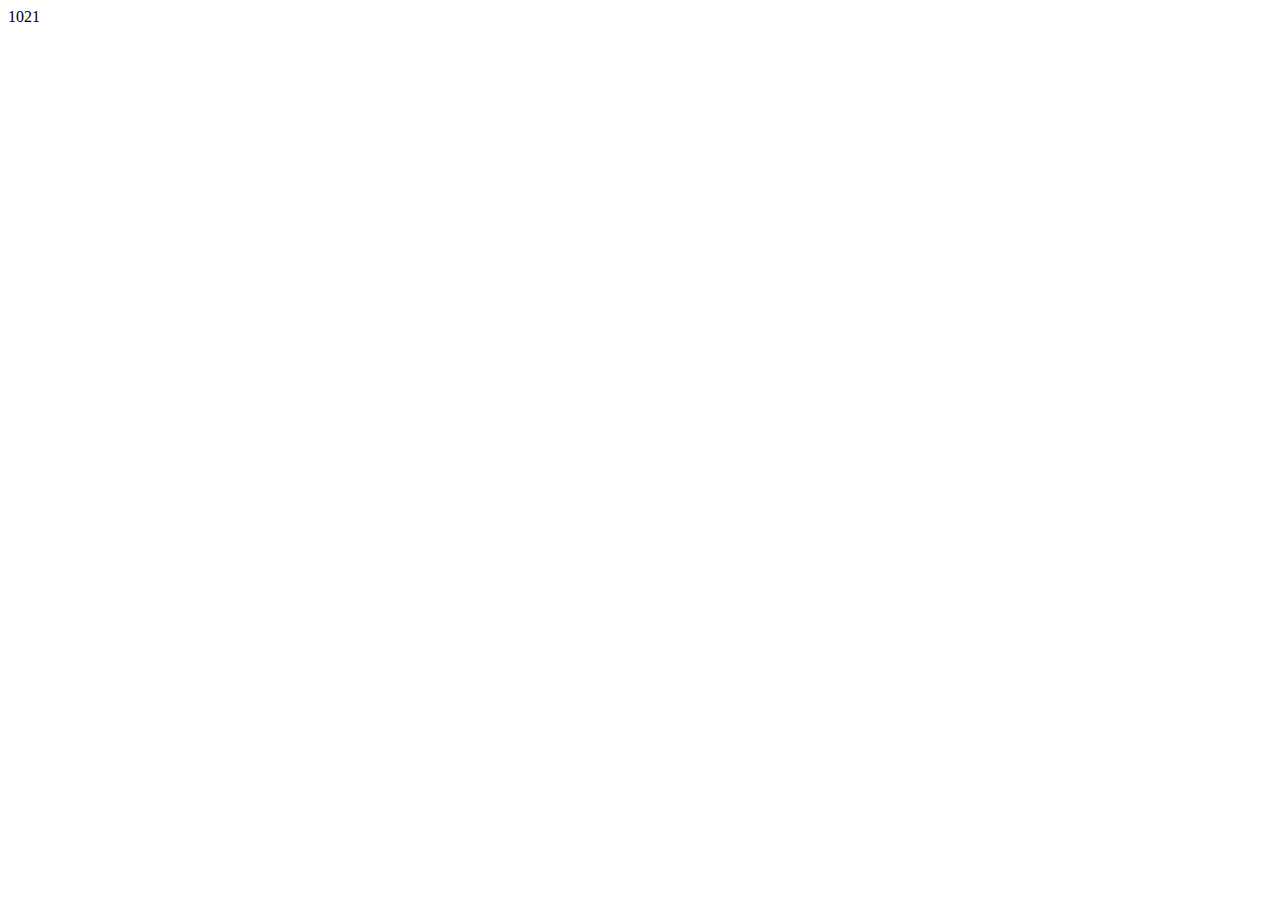
==== index.html @ 74861a6d "完成了登录和注册的开发" ====
<!DOCTYPE html>
<html lang="en">
  <head>
    <meta charset="UTF-8" />
    <meta http-equiv="X-UA-Compatible" content="IE=edge" />
    <meta name="viewport" content="width=device-width, initial-scale=1.0" />
    <title>Document</title>
  </head>
  <body>
    1021
  </body>
</html>
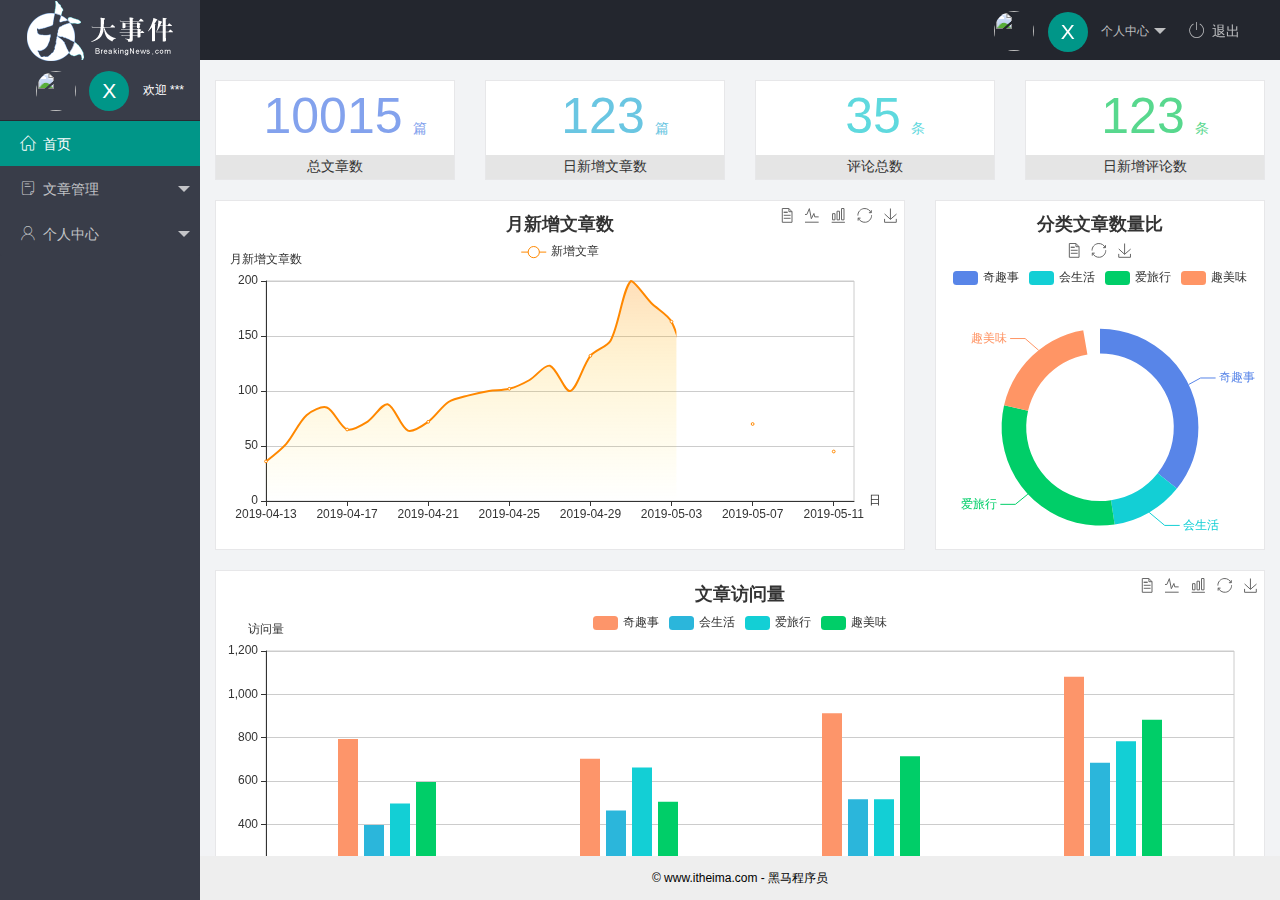
==== commit 160fca53: "首页显示,显示用户信息完成" ====
--- a/index.html
+++ b/index.html
@@ -4,9 +4,120 @@
     <meta charset="UTF-8" />
     <meta http-equiv="X-UA-Compatible" content="IE=edge" />
     <meta name="viewport" content="width=device-width, initial-scale=1.0" />
-    <title>Document</title>
+    <title>后台首页</title>
+    <link rel="stylesheet" href="/assets/lib/layui/css/layui.css" />
+    <!-- 导入第三方图标库 -->
+    <link rel="stylesheet" href="/assets/fonts/iconfont.css" />
+    <!-- 导入自己的样式表 -->
+    <link rel="stylesheet" href="/assets/css/index.css" />
   </head>
   <body>
-    1021
+    <div class="layui-layout layui-layout-admin">
+      <div class="layui-header">
+        <div class="layui-logo layui-hide-xs layui-bg-black">
+          <img src="/assets/images/logo.png" alt="" />
+        </div>
+
+        <ul class="layui-nav layui-layout-right">
+          <li class="layui-nav-item layui-hide layui-show-md-inline-block">
+            <a href="javascript:;" class="userinfo">
+              <img src="http://t.cn/RCzsdCq" class="layui-nav-img" />
+              <span class="text-avatar">X</span>
+              个人中心
+            </a>
+            <dl class="layui-nav-child">
+              <dd><a href="">基本资料</a></dd>
+              <dd><a href="">更换头像</a></dd>
+              <dd><a href="">重置密码</a></dd>
+            </dl>
+          </li>
+
+          <li class="layui-nav-item">
+            <a href="javascript:;" id="btnLogout"
+              ><span class="iconfont icon-tuichu"></span>退出</a
+            >
+          </li>
+        </ul>
+      </div>
+
+      <div class="layui-side layui-bg-black">
+        <div class="layui-side-scroll">
+          <div class="userinfo">
+            <img src="http://t.cn/RCzsdCq" class="layui-nav-img" />
+            <span class="text-avatar">X</span>
+            <span id="welcome">欢迎 ***</span>
+          </div>
+          <!-- 左侧导航区域（可配合layui已有的垂直导航） -->
+          <ul class="layui-nav layui-nav-tree" lay-shrink="all">
+            <li class="layui-nav-item layui-this">
+              <a href="/home/dashboard.html" target="fm"
+                ><span class="iconfont icon-home"></span>首页</a
+              >
+            </li>
+            <li class="layui-nav-item">
+              <a class="" href="javascript:;"
+                ><span class="iconfont icon-16"></span>文章管理</a
+              >
+              <dl class="layui-nav-child">
+                <dd>
+                  <a href="javascript:;"
+                    ><i class="layui-icon layui-icon-app"></i> 文章类别</a
+                  >
+                </dd>
+                <dd>
+                  <a href="javascript:;"
+                    ><i class="layui-icon layui-icon-app"></i>文章列表</a
+                  >
+                </dd>
+                <dd>
+                  <a href="javascript:;"
+                    ><i class="layui-icon layui-icon-app"></i>发表文章</a
+                  >
+                </dd>
+              </dl>
+            </li>
+            <li class="layui-nav-item">
+              <a href="javascript:;"
+                ><span class="iconfont icon-user"></span>个人中心</a
+              >
+              <dl class="layui-nav-child">
+                <dd>
+                  <a href="javascript:;"
+                    ><i class="layui-icon layui-icon-app"></i>基本资料</a
+                  >
+                </dd>
+                <dd>
+                  <a href="javascript:;"
+                    ><i class="layui-icon layui-icon-app"></i>更换头像</a
+                  >
+                </dd>
+                <dd>
+                  <a href="javascript:;"
+                    ><i class="layui-icon layui-icon-app"></i>重置密码</a
+                  >
+                </dd>
+              </dl>
+            </li>
+          </ul>
+        </div>
+      </div>
+
+      <div class="layui-body">
+        <!-- 内容主体区域 -->
+        <iframe name="fm" src="/home/dashboard.html" frameborder="0"></iframe>
+      </div>
+
+      <div class="layui-footer">
+        <!-- 底部固定区域 -->
+        © www.itheima.com - 黑马程序员
+      </div>
+    </div>
+    <script src="/assets/lib/layui/layui.all.js"></script>
+    <!-- 导入 jQuery -->
+    <script src="/assets/lib/jquery.js"></script>
+    <!-- 导入自己封装的 baseAPI -->
+    <script src="/assets/js/baseAPI.js"></script>
+    <!-- 导入自己的 js 文件 -->
+    <script src="/assets/js/index.js"></script>
   </body>
 </html>
--- a/assets/lib/layui/css/layui.css
+++ b/assets/lib/layui/css/layui.css
@@ -0,0 +1,2 @@
+/** layui-v2.5.5 MIT License By https://www.layui.com */
+ .layui-inline,img{display:inline-block;vertical-align:middle}h1,h2,h3,h4,h5,h6{font-weight:400}.layui-edge,.layui-header,.layui-inline,.layui-main{position:relative}.layui-body,.layui-edge,.layui-elip{overflow:hidden}.layui-btn,.layui-edge,.layui-inline,img{vertical-align:middle}.layui-btn,.layui-disabled,.layui-icon,.layui-unselect{-moz-user-select:none;-webkit-user-select:none;-ms-user-select:none}.layui-elip,.layui-form-checkbox span,.layui-form-pane .layui-form-label{text-overflow:ellipsis;white-space:nowrap}.layui-breadcrumb,.layui-tree-btnGroup{visibility:hidden}blockquote,body,button,dd,div,dl,dt,form,h1,h2,h3,h4,h5,h6,input,li,ol,p,pre,td,textarea,th,ul{margin:0;padding:0;-webkit-tap-highlight-color:rgba(0,0,0,0)}a:active,a:hover{outline:0}img{border:none}li{list-style:none}table{border-collapse:collapse;border-spacing:0}h4,h5,h6{font-size:100%}button,input,optgroup,option,select,textarea{font-family:inherit;font-size:inherit;font-style:inherit;font-weight:inherit;outline:0}pre{white-space:pre-wrap;white-space:-moz-pre-wrap;white-space:-pre-wrap;white-space:-o-pre-wrap;word-wrap:break-word}body{line-height:24px;font:14px Helvetica Neue,Helvetica,PingFang SC,Tahoma,Arial,sans-serif}hr{height:1px;margin:10px 0;border:0;clear:both}a{color:#333;text-decoration:none}a:hover{color:#777}a cite{font-style:normal;*cursor:pointer}.layui-border-box,.layui-border-box *{box-sizing:border-box}.layui-box,.layui-box *{box-sizing:content-box}.layui-clear{clear:both;*zoom:1}.layui-clear:after{content:'\20';clear:both;*zoom:1;display:block;height:0}.layui-inline{*display:inline;*zoom:1}.layui-edge{display:inline-block;width:0;height:0;border-width:6px;border-style:dashed;border-color:transparent}.layui-edge-top{top:-4px;border-bottom-color:#999;border-bottom-style:solid}.layui-edge-right{border-left-color:#999;border-left-style:solid}.layui-edge-bottom{top:2px;border-top-color:#999;border-top-style:solid}.layui-edge-left{border-right-color:#999;border-right-style:solid}.layui-disabled,.layui-disabled:hover{color:#d2d2d2!important;cursor:not-allowed!important}.layui-circle{border-radius:100%}.layui-show{display:block!important}.layui-hide{display:none!important}@font-face{font-family:layui-icon;src:url(../font/iconfont.eot?v=250);src:url(../font/iconfont.eot?v=250#iefix) format('embedded-opentype'),url(../font/iconfont.woff2?v=250) format('woff2'),url(../font/iconfont.woff?v=250) format('woff'),url(../font/iconfont.ttf?v=250) format('truetype'),url(../font/iconfont.svg?v=250#layui-icon) format('svg')}.layui-icon{font-family:layui-icon!important;font-size:16px;font-style:normal;-webkit-font-smoothing:antialiased;-moz-osx-font-smoothing:grayscale}.layui-icon-reply-fill:before{content:"\e611"}.layui-icon-set-fill:before{content:"\e614"}.layui-icon-menu-fill:before{content:"\e60f"}.layui-icon-search:before{content:"\e615"}.layui-icon-share:before{content:"\e641"}.layui-icon-set-sm:before{content:"\e620"}.layui-icon-engine:before{content:"\e628"}.layui-icon-close:before{content:"\1006"}.layui-icon-close-fill:before{content:"\1007"}.layui-icon-chart-screen:before{content:"\e629"}.layui-icon-star:before{content:"\e600"}.layui-icon-circle-dot:before{content:"\e617"}.layui-icon-chat:before{content:"\e606"}.layui-icon-release:before{content:"\e609"}.layui-icon-list:before{content:"\e60a"}.layui-icon-chart:before{content:"\e62c"}.layui-icon-ok-circle:before{content:"\1005"}.layui-icon-layim-theme:before{content:"\e61b"}.layui-icon-table:before{content:"\e62d"}.layui-icon-right:before{content:"\e602"}.layui-icon-left:before{content:"\e603"}.layui-icon-cart-simple:before{content:"\e698"}.layui-icon-face-cry:before{content:"\e69c"}.layui-icon-face-smile:before{content:"\e6af"}.layui-icon-survey:before{content:"\e6b2"}.layui-icon-tree:before{content:"\e62e"}.layui-icon-upload-circle:before{content:"\e62f"}.layui-icon-add-circle:before{content:"\e61f"}.layui-icon-download-circle:before{content:"\e601"}.layui-icon-templeate-1:before{content:"\e630"}.layui-icon-util:before{content:"\e631"}.layui-icon-face-surprised:before{content:"\e664"}.layui-icon-edit:before{content:"\e642"}.layui-icon-speaker:before{content:"\e645"}.layui-icon-down:before{content:"\e61a"}.layui-icon-file:before{content:"\e621"}.layui-icon-layouts:before{content:"\e632"}.layui-icon-rate-half:before{content:"\e6c9"}.layui-icon-add-circle-fine:before{content:"\e608"}.layui-icon-prev-circle:before{content:"\e633"}.layui-icon-read:before{content:"\e705"}.layui-icon-404:before{content:"\e61c"}.layui-icon-carousel:before{content:"\e634"}.layui-icon-help:before{content:"\e607"}.layui-icon-code-circle:before{content:"\e635"}.layui-icon-water:before{content:"\e636"}.layui-icon-username:before{content:"\e66f"}.layui-icon-find-fill:before{content:"\e670"}.layui-icon-about:before{content:"\e60b"}.layui-icon-location:before{content:"\e715"}.layui-icon-up:before{content:"\e619"}.layui-icon-pause:before{content:"\e651"}.layui-icon-date:before{content:"\e637"}.layui-icon-layim-uploadfile:before{content:"\e61d"}.layui-icon-delete:before{content:"\e640"}.layui-icon-play:before{content:"\e652"}.layui-icon-top:before{content:"\e604"}.layui-icon-friends:before{content:"\e612"}.layui-icon-refresh-3:before{content:"\e9aa"}.layui-icon-ok:before{content:"\e605"}.layui-icon-layer:before{content:"\e638"}.layui-icon-face-smile-fine:before{content:"\e60c"}.layui-icon-dollar:before{content:"\e659"}.layui-icon-group:before{content:"\e613"}.layui-icon-layim-download:before{content:"\e61e"}.layui-icon-picture-fine:before{content:"\e60d"}.layui-icon-link:before{content:"\e64c"}.layui-icon-diamond:before{content:"\e735"}.layui-icon-log:before{content:"\e60e"}.layui-icon-rate-solid:before{content:"\e67a"}.layui-icon-fonts-del:before{content:"\e64f"}.layui-icon-unlink:before{content:"\e64d"}.layui-icon-fonts-clear:before{content:"\e639"}.layui-icon-triangle-r:before{content:"\e623"}.layui-icon-circle:before{content:"\e63f"}.layui-icon-radio:before{content:"\e643"}.layui-icon-align-center:before{content:"\e647"}.layui-icon-align-right:before{content:"\e648"}.layui-icon-align-left:before{content:"\e649"}.layui-icon-loading-1:before{content:"\e63e"}.layui-icon-return:before{content:"\e65c"}.layui-icon-fonts-strong:before{content:"\e62b"}.layui-icon-upload:before{content:"\e67c"}.layui-icon-dialogue:before{content:"\e63a"}.layui-icon-video:before{content:"\e6ed"}.layui-icon-headset:before{content:"\e6fc"}.layui-icon-cellphone-fine:before{content:"\e63b"}.layui-icon-add-1:before{content:"\e654"}.layui-icon-face-smile-b:before{content:"\e650"}.layui-icon-fonts-html:before{content:"\e64b"}.layui-icon-form:before{content:"\e63c"}.layui-icon-cart:before{content:"\e657"}.layui-icon-camera-fill:before{content:"\e65d"}.layui-icon-tabs:before{content:"\e62a"}.layui-icon-fonts-code:before{content:"\e64e"}.layui-icon-fire:before{content:"\e756"}.layui-icon-set:before{content:"\e716"}.layui-icon-fonts-u:before{content:"\e646"}.layui-icon-triangle-d:before{content:"\e625"}.layui-icon-tips:before{content:"\e702"}.layui-icon-picture:before{content:"\e64a"}.layui-icon-more-vertical:before{content:"\e671"}.layui-icon-flag:before{content:"\e66c"}.layui-icon-loading:before{content:"\e63d"}.layui-icon-fonts-i:before{content:"\e644"}.layui-icon-refresh-1:before{content:"\e666"}.layui-icon-rmb:before{content:"\e65e"}.layui-icon-home:before{content:"\e68e"}.layui-icon-user:before{content:"\e770"}.layui-icon-notice:before{content:"\e667"}.layui-icon-login-weibo:before{content:"\e675"}.layui-icon-voice:before{content:"\e688"}.layui-icon-upload-drag:before{content:"\e681"}.layui-icon-login-qq:before{content:"\e676"}.layui-icon-snowflake:before{content:"\e6b1"}.layui-icon-file-b:before{content:"\e655"}.layui-icon-template:before{content:"\e663"}.layui-icon-auz:before{content:"\e672"}.layui-icon-console:before{content:"\e665"}.layui-icon-app:before{content:"\e653"}.layui-icon-prev:before{content:"\e65a"}.layui-icon-website:before{content:"\e7ae"}.layui-icon-next:before{content:"\e65b"}.layui-icon-component:before{content:"\e857"}.layui-icon-more:before{content:"\e65f"}.layui-icon-login-wechat:before{content:"\e677"}.layui-icon-shrink-right:before{content:"\e668"}.layui-icon-spread-left:before{content:"\e66b"}.layui-icon-camera:before{content:"\e660"}.layui-icon-note:before{content:"\e66e"}.layui-icon-refresh:before{content:"\e669"}.layui-icon-female:before{content:"\e661"}.layui-icon-male:before{content:"\e662"}.layui-icon-password:before{content:"\e673"}.layui-icon-senior:before{content:"\e674"}.layui-icon-theme:before{content:"\e66a"}.layui-icon-tread:before{content:"\e6c5"}.layui-icon-praise:before{content:"\e6c6"}.layui-icon-star-fill:before{content:"\e658"}.layui-icon-rate:before{content:"\e67b"}.layui-icon-template-1:before{content:"\e656"}.layui-icon-vercode:before{content:"\e679"}.layui-icon-cellphone:before{content:"\e678"}.layui-icon-screen-full:before{content:"\e622"}.layui-icon-screen-restore:before{content:"\e758"}.layui-icon-cols:before{content:"\e610"}.layui-icon-export:before{content:"\e67d"}.layui-icon-print:before{content:"\e66d"}.layui-icon-slider:before{content:"\e714"}.layui-icon-addition:before{content:"\e624"}.layui-icon-subtraction:before{content:"\e67e"}.layui-icon-service:before{content:"\e626"}.layui-icon-transfer:before{content:"\e691"}.layui-main{width:1140px;margin:0 auto}.layui-header{z-index:1000;height:60px}.layui-header a:hover{transition:all .5s;-webkit-transition:all .5s}.layui-side{position:fixed;left:0;top:0;bottom:0;z-index:999;width:200px;overflow-x:hidden}.layui-side-scroll{position:relative;width:220px;height:100%;overflow-x:hidden}.layui-body{position:absolute;left:200px;right:0;top:0;bottom:0;z-index:998;width:auto;overflow-y:auto;box-sizing:border-box}.layui-layout-body{overflow:hidden}.layui-layout-admin .layui-header{background-color:#23262E}.layui-layout-admin .layui-side{top:60px;width:200px;overflow-x:hidden}.layui-layout-admin .layui-body{position:fixed;top:60px;bottom:44px}.layui-layout-admin .layui-main{width:auto;margin:0 15px}.layui-layout-admin .layui-footer{position:fixed;left:200px;right:0;bottom:0;height:44px;line-height:44px;padding:0 15px;background-color:#eee}.layui-layout-admin .layui-logo{position:absolute;left:0;top:0;width:200px;height:100%;line-height:60px;text-align:center;color:#009688;font-size:16px}.layui-layout-admin .layui-header .layui-nav{background:0 0}.layui-layout-left{position:absolute!important;left:200px;top:0}.layui-layout-right{position:absolute!important;right:0;top:0}.layui-container{position:relative;margin:0 auto;padding:0 15px;box-sizing:border-box}.layui-fluid{position:relative;margin:0 auto;padding:0 15px}.layui-row:after,.layui-row:before{content:'';display:block;clear:both}.layui-col-lg1,.layui-col-lg10,.layui-col-lg11,.layui-col-lg12,.layui-col-lg2,.layui-col-lg3,.layui-col-lg4,.layui-col-lg5,.layui-col-lg6,.layui-col-lg7,.layui-col-lg8,.layui-col-lg9,.layui-col-md1,.layui-col-md10,.layui-col-md11,.layui-col-md12,.layui-col-md2,.layui-col-md3,.layui-col-md4,.layui-col-md5,.layui-col-md6,.layui-col-md7,.layui-col-md8,.layui-col-md9,.layui-col-sm1,.layui-col-sm10,.layui-col-sm11,.layui-col-sm12,.layui-col-sm2,.layui-col-sm3,.layui-col-sm4,.layui-col-sm5,.layui-col-sm6,.layui-col-sm7,.layui-col-sm8,.layui-col-sm9,.layui-col-xs1,.layui-col-xs10,.layui-col-xs11,.layui-col-xs12,.layui-col-xs2,.layui-col-xs3,.layui-col-xs4,.layui-col-xs5,.layui-col-xs6,.layui-col-xs7,.layui-col-xs8,.layui-col-xs9{position:relative;display:block;box-sizing:border-box}.layui-col-xs1,.layui-col-xs10,.layui-col-xs11,.layui-col-xs12,.layui-col-xs2,.layui-col-xs3,.layui-col-xs4,.layui-col-xs5,.layui-col-xs6,.layui-col-xs7,.layui-col-xs8,.layui-col-xs9{float:left}.layui-col-xs1{width:8.33333333%}.layui-col-xs2{width:16.66666667%}.layui-col-xs3{width:25%}.layui-col-xs4{width:33.33333333%}.layui-col-xs5{width:41.66666667%}.layui-col-xs6{width:50%}.layui-col-xs7{width:58.33333333%}.layui-col-xs8{width:66.66666667%}.layui-col-xs9{width:75%}.layui-col-xs10{width:83.33333333%}.layui-col-xs11{width:91.66666667%}.layui-col-xs12{width:100%}.layui-col-xs-offset1{margin-left:8.33333333%}.layui-col-xs-offset2{margin-left:16.66666667%}.layui-col-xs-offset3{margin-left:25%}.layui-col-xs-offset4{margin-left:33.33333333%}.layui-col-xs-offset5{margin-left:41.66666667%}.layui-col-xs-offset6{margin-left:50%}.layui-col-xs-offset7{margin-left:58.33333333%}.layui-col-xs-offset8{margin-left:66.66666667%}.layui-col-xs-offset9{margin-left:75%}.layui-col-xs-offset10{margin-left:83.33333333%}.layui-col-xs-offset11{margin-left:91.66666667%}.layui-col-xs-offset12{margin-left:100%}@media screen and (max-width:768px){.layui-hide-xs{display:none!important}.layui-show-xs-block{display:block!important}.layui-show-xs-inline{display:inline!important}.layui-show-xs-inline-block{display:inline-block!important}}@media screen and (min-width:768px){.layui-container{width:750px}.layui-hide-sm{display:none!important}.layui-show-sm-block{display:block!important}.layui-show-sm-inline{display:inline!important}.layui-show-sm-inline-block{display:inline-block!important}.layui-col-sm1,.layui-col-sm10,.layui-col-sm11,.layui-col-sm12,.layui-col-sm2,.layui-col-sm3,.layui-col-sm4,.layui-col-sm5,.layui-col-sm6,.layui-col-sm7,.layui-col-sm8,.layui-col-sm9{float:left}.layui-col-sm1{width:8.33333333%}.layui-col-sm2{width:16.66666667%}.layui-col-sm3{width:25%}.layui-col-sm4{width:33.33333333%}.layui-col-sm5{width:41.66666667%}.layui-col-sm6{width:50%}.layui-col-sm7{width:58.33333333%}.layui-col-sm8{width:66.66666667%}.layui-col-sm9{width:75%}.layui-col-sm10{width:83.33333333%}.layui-col-sm11{width:91.66666667%}.layui-col-sm12{width:100%}.layui-col-sm-offset1{margin-left:8.33333333%}.layui-col-sm-offset2{margin-left:16.66666667%}.layui-col-sm-offset3{margin-left:25%}.layui-col-sm-offset4{margin-left:33.33333333%}.layui-col-sm-offset5{margin-left:41.66666667%}.layui-col-sm-offset6{margin-left:50%}.layui-col-sm-offset7{margin-left:58.33333333%}.layui-col-sm-offset8{margin-left:66.66666667%}.layui-col-sm-offset9{margin-left:75%}.layui-col-sm-offset10{margin-left:83.33333333%}.layui-col-sm-offset11{margin-left:91.66666667%}.layui-col-sm-offset12{margin-left:100%}}@media screen and (min-width:992px){.layui-container{width:970px}.layui-hide-md{display:none!important}.layui-show-md-block{display:block!important}.layui-show-md-inline{display:inline!important}.layui-show-md-inline-block{display:inline-block!important}.layui-col-md1,.layui-col-md10,.layui-col-md11,.layui-col-md12,.layui-col-md2,.layui-col-md3,.layui-col-md4,.layui-col-md5,.layui-col-md6,.layui-col-md7,.layui-col-md8,.layui-col-md9{float:left}.layui-col-md1{width:8.33333333%}.layui-col-md2{width:16.66666667%}.layui-col-md3{width:25%}.layui-col-md4{width:33.33333333%}.layui-col-md5{width:41.66666667%}.layui-col-md6{width:50%}.layui-col-md7{width:58.33333333%}.layui-col-md8{width:66.66666667%}.layui-col-md9{width:75%}.layui-col-md10{width:83.33333333%}.layui-col-md11{width:91.66666667%}.layui-col-md12{width:100%}.layui-col-md-offset1{margin-left:8.33333333%}.layui-col-md-offset2{margin-left:16.66666667%}.layui-col-md-offset3{margin-left:25%}.layui-col-md-offset4{margin-left:33.33333333%}.layui-col-md-offset5{margin-left:41.66666667%}.layui-col-md-offset6{margin-left:50%}.layui-col-md-offset7{margin-left:58.33333333%}.layui-col-md-offset8{margin-left:66.66666667%}.layui-col-md-offset9{margin-left:75%}.layui-col-md-offset10{margin-left:83.33333333%}.layui-col-md-offset11{margin-left:91.66666667%}.layui-col-md-offset12{margin-left:100%}}@media screen and (min-width:1200px){.layui-container{width:1170px}.layui-hide-lg{display:none!important}.layui-show-lg-block{display:block!important}.layui-show-lg-inline{display:inline!important}.layui-show-lg-inline-block{display:inline-block!important}.layui-col-lg1,.layui-col-lg10,.layui-col-lg11,.layui-col-lg12,.layui-col-lg2,.layui-col-lg3,.layui-col-lg4,.layui-col-lg5,.layui-col-lg6,.layui-col-lg7,.layui-col-lg8,.layui-col-lg9{float:left}.layui-col-lg1{width:8.33333333%}.layui-col-lg2{width:16.66666667%}.layui-col-lg3{width:25%}.layui-col-lg4{width:33.33333333%}.layui-col-lg5{width:41.66666667%}.layui-col-lg6{width:50%}.layui-col-lg7{width:58.33333333%}.layui-col-lg8{width:66.66666667%}.layui-col-lg9{width:75%}.layui-col-lg10{width:83.33333333%}.layui-col-lg11{width:91.66666667%}.layui-col-lg12{width:100%}.layui-col-lg-offset1{margin-left:8.33333333%}.layui-col-lg-offset2{margin-left:16.66666667%}.layui-col-lg-offset3{margin-left:25%}.layui-col-lg-offset4{margin-left:33.33333333%}.layui-col-lg-offset5{margin-left:41.66666667%}.layui-col-lg-offset6{margin-left:50%}.layui-col-lg-offset7{margin-left:58.33333333%}.layui-col-lg-offset8{margin-left:66.66666667%}.layui-col-lg-offset9{margin-left:75%}.layui-col-lg-offset10{margin-left:83.33333333%}.layui-col-lg-offset11{margin-left:91.66666667%}.layui-col-lg-offset12{margin-left:100%}}.layui-col-space1{margin:-.5px}.layui-col-space1>*{padding:.5px}.layui-col-space3{margin:-1.5px}.layui-col-space3>*{padding:1.5px}.layui-col-space5{margin:-2.5px}.layui-col-space5>*{padding:2.5px}.layui-col-space8{margin:-3.5px}.layui-col-space8>*{padding:3.5px}.layui-col-space10{margin:-5px}.layui-col-space10>*{padding:5px}.layui-col-space12{margin:-6px}.layui-col-space12>*{padding:6px}.layui-col-space15{margin:-7.5px}.layui-col-space15>*{padding:7.5px}.layui-col-space18{margin:-9px}.layui-col-space18>*{padding:9px}.layui-col-space20{margin:-10px}.layui-col-space20>*{padding:10px}.layui-col-space22{margin:-11px}.layui-col-space22>*{padding:11px}.layui-col-space25{margin:-12.5px}.layui-col-space25>*{padding:12.5px}.layui-col-space30{margin:-15px}.layui-col-space30>*{padding:15px}.layui-btn,.layui-input,.layui-select,.layui-textarea,.layui-upload-button{outline:0;-webkit-appearance:none;transition:all .3s;-webkit-transition:all .3s;box-sizing:border-box}.layui-elem-quote{margin-bottom:10px;padding:15px;line-height:22px;border-left:5px solid #009688;border-radius:0 2px 2px 0;background-color:#f2f2f2}.layui-quote-nm{border-style:solid;border-width:1px 1px 1px 5px;background:0 0}.layui-elem-field{margin-bottom:10px;padding:0;border-width:1px;border-style:solid}.layui-elem-field legend{margin-left:20px;padding:0 10px;font-size:20px;font-weight:300}.layui-field-title{margin:10px 0 20px;border-width:1px 0 0}.layui-field-box{padding:10px 15px}.layui-field-title .layui-field-box{padding:10px 0}.layui-progress{position:relative;height:6px;border-radius:20px;background-color:#e2e2e2}.layui-progress-bar{position:absolute;left:0;top:0;width:0;max-width:100%;height:6px;border-radius:20px;text-align:right;background-color:#5FB878;transition:all .3s;-webkit-transition:all .3s}.layui-progress-big,.layui-progress-big .layui-progress-bar{height:18px;line-height:18px}.layui-progress-text{position:relative;top:-20px;line-height:18px;font-size:12px;color:#666}.layui-progress-big .layui-progress-text{position:static;padding:0 10px;color:#fff}.layui-collapse{border-width:1px;border-style:solid;border-radius:2px}.layui-colla-content,.layui-colla-item{border-top-width:1px;border-top-style:solid}.layui-colla-item:first-child{border-top:none}.layui-colla-title{position:relative;height:42px;line-height:42px;padding:0 15px 0 35px;color:#333;background-color:#f2f2f2;cursor:pointer;font-size:14px;overflow:hidden}.layui-colla-content{display:none;padding:10px 15px;line-height:22px;color:#666}.layui-colla-icon{position:absolute;left:15px;top:0;font-size:14px}.layui-card{margin-bottom:15px;border-radius:2px;background-color:#fff;box-shadow:0 1px 2px 0 rgba(0,0,0,.05)}.layui-card:last-child{margin-bottom:0}.layui-card-header{position:relative;height:42px;line-height:42px;padding:0 15px;border-bottom:1px solid #f6f6f6;color:#333;border-radius:2px 2px 0 0;font-size:14px}.layui-bg-black,.layui-bg-blue,.layui-bg-cyan,.layui-bg-green,.layui-bg-orange,.layui-bg-red{color:#fff!important}.layui-card-body{position:relative;padding:10px 15px;line-height:24px}.layui-card-body[pad15]{padding:15px}.layui-card-body[pad20]{padding:20px}.layui-card-body .layui-table{margin:5px 0}.layui-card .layui-tab{margin:0}.layui-panel-window{position:relative;padding:15px;border-radius:0;border-top:5px solid #E6E6E6;background-color:#fff}.layui-auxiliar-moving{position:fixed;left:0;right:0;top:0;bottom:0;width:100%;height:100%;background:0 0;z-index:9999999999}.layui-form-label,.layui-form-mid,.layui-form-select,.layui-input-block,.layui-input-inline,.layui-textarea{position:relative}.layui-bg-red{background-color:#FF5722!important}.layui-bg-orange{background-color:#FFB800!important}.layui-bg-green{background-color:#009688!important}.layui-bg-cyan{background-color:#2F4056!important}.layui-bg-blue{background-color:#1E9FFF!important}.layui-bg-black{background-color:#393D49!important}.layui-bg-gray{background-color:#eee!important;color:#666!important}.layui-badge-rim,.layui-colla-content,.layui-colla-item,.layui-collapse,.layui-elem-field,.layui-form-pane .layui-form-item[pane],.layui-form-pane .layui-form-label,.layui-input,.layui-layedit,.layui-layedit-tool,.layui-quote-nm,.layui-select,.layui-tab-bar,.layui-tab-card,.layui-tab-title,.layui-tab-title .layui-this:after,.layui-textarea{border-color:#e6e6e6}.layui-timeline-item:before,hr{background-color:#e6e6e6}.layui-text{line-height:22px;font-size:14px;color:#666}.layui-text h1,.layui-text h2,.layui-text h3{font-weight:500;color:#333}.layui-text h1{font-size:30px}.layui-text h2{font-size:24px}.layui-text h3{font-size:18px}.layui-text a:not(.layui-btn){color:#01AAED}.layui-text a:not(.layui-btn):hover{text-decoration:underline}.layui-text ul{padding:5px 0 5px 15px}.layui-text ul li{margin-top:5px;list-style-type:disc}.layui-text em,.layui-word-aux{color:#999!important;padding:0 5px!important}.layui-btn{display:inline-block;height:38px;line-height:38px;padding:0 18px;background-color:#009688;color:#fff;white-space:nowrap;text-align:center;font-size:14px;border:none;border-radius:2px;cursor:pointer}.layui-btn:hover{opacity:.8;filter:alpha(opacity=80);color:#fff}.layui-btn:active{opacity:1;filter:alpha(opacity=100)}.layui-btn+.layui-btn{margin-left:10px}.layui-btn-container{font-size:0}.layui-btn-container .layui-btn{margin-right:10px;margin-bottom:10px}.layui-btn-container .layui-btn+.layui-btn{margin-left:0}.layui-table .layui-btn-container .layui-btn{margin-bottom:9px}.layui-btn-radius{border-radius:100px}.layui-btn .layui-icon{margin-right:3px;font-size:18px;vertical-align:bottom;vertical-align:middle\9}.layui-btn-primary{border:1px solid #C9C9C9;background-color:#fff;color:#555}.layui-btn-primary:hover{border-color:#009688;color:#333}.layui-btn-normal{background-color:#1E9FFF}.layui-btn-warm{background-color:#FFB800}.layui-btn-danger{background-color:#FF5722}.layui-btn-checked{background-color:#5FB878}.layui-btn-disabled,.layui-btn-disabled:active,.layui-btn-disabled:hover{border:1px solid #e6e6e6;background-color:#FBFBFB;color:#C9C9C9;cursor:not-allowed;opacity:1}.layui-btn-lg{height:44px;line-height:44px;padding:0 25px;font-size:16px}.layui-btn-sm{height:30px;line-height:30px;padding:0 10px;font-size:12px}.layui-btn-sm i{font-size:16px!important}.layui-btn-xs{height:22px;line-height:22px;padding:0 5px;font-size:12px}.layui-btn-xs i{font-size:14px!important}.layui-btn-group{display:inline-block;vertical-align:middle;font-size:0}.layui-btn-group .layui-btn{margin-left:0!important;margin-right:0!important;border-left:1px solid rgba(255,255,255,.5);border-radius:0}.layui-btn-group .layui-btn-primary{border-left:none}.layui-btn-group .layui-btn-primary:hover{border-color:#C9C9C9;color:#009688}.layui-btn-group .layui-btn:first-child{border-left:none;border-radius:2px 0 0 2px}.layui-btn-group .layui-btn-primary:first-child{border-left:1px solid #c9c9c9}.layui-btn-group .layui-btn:last-child{border-radius:0 2px 2px 0}.layui-btn-group .layui-btn+.layui-btn{margin-left:0}.layui-btn-group+.layui-btn-group{margin-left:10px}.layui-btn-fluid{width:100%}.layui-input,.layui-select,.layui-textarea{height:38px;line-height:1.3;line-height:38px\9;border-width:1px;border-style:solid;background-color:#fff;border-radius:2px}.layui-input::-webkit-input-placeholder,.layui-select::-webkit-input-placeholder,.layui-textarea::-webkit-input-placeholder{line-height:1.3}.layui-input,.layui-textarea{display:block;width:100%;padding-left:10px}.layui-input:hover,.layui-textarea:hover{border-color:#D2D2D2!important}.layui-input:focus,.layui-textarea:focus{border-color:#C9C9C9!important}.layui-textarea{min-height:100px;height:auto;line-height:20px;padding:6px 10px;resize:vertical}.layui-select{padding:0 10px}.layui-form input[type=checkbox],.layui-form input[type=radio],.layui-form select{display:none}.layui-form [lay-ignore]{display:initial}.layui-form-item{margin-bottom:15px;clear:both;*zoom:1}.layui-form-item:after{content:'\20';clear:both;*zoom:1;display:block;height:0}.layui-form-label{float:left;display:block;padding:9px 15px;width:80px;font-weight:400;line-height:20px;text-align:right}.layui-form-label-col{display:block;float:none;padding:9px 0;line-height:20px;text-align:left}.layui-form-item .layui-inline{margin-bottom:5px;margin-right:10px}.layui-input-block{margin-left:110px;min-height:36px}.layui-input-inline{display:inline-block;vertical-align:middle}.layui-form-item .layui-input-inline{float:left;width:190px;margin-right:10px}.layui-form-text .layui-input-inline{width:auto}.layui-form-mid{float:left;display:block;padding:9px 0!important;line-height:20px;margin-right:10px}.layui-form-danger+.layui-form-select .layui-input,.layui-form-danger:focus{border-color:#FF5722!important}.layui-form-select .layui-input{padding-right:30px;cursor:pointer}.layui-form-select .layui-edge{position:absolute;right:10px;top:50%;margin-top:-3px;cursor:pointer;border-width:6px;border-top-color:#c2c2c2;border-top-style:solid;transition:all .3s;-webkit-transition:all .3s}.layui-form-select dl{display:none;position:absolute;left:0;top:42px;padding:5px 0;z-index:899;min-width:100%;border:1px solid #d2d2d2;max-height:300px;overflow-y:auto;background-color:#fff;border-radius:2px;box-shadow:0 2px 4px rgba(0,0,0,.12);box-sizing:border-box}.layui-form-select dl dd,.layui-form-select dl dt{padding:0 10px;line-height:36px;white-space:nowrap;overflow:hidden;text-overflow:ellipsis}.layui-form-select dl dt{font-size:12px;color:#999}.layui-form-select dl dd{cursor:pointer}.layui-form-select dl dd:hover{background-color:#f2f2f2;-webkit-transition:.5s all;transition:.5s all}.layui-form-select .layui-select-group dd{padding-left:20px}.layui-form-select dl dd.layui-select-tips{padding-left:10px!important;color:#999}.layui-form-select dl dd.layui-this{background-color:#5FB878;color:#fff}.layui-form-checkbox,.layui-form-select dl dd.layui-disabled{background-color:#fff}.layui-form-selected dl{display:block}.layui-form-checkbox,.layui-form-checkbox *,.layui-form-switch{display:inline-block;vertical-align:middle}.layui-form-selected .layui-edge{margin-top:-9px;-webkit-transform:rotate(180deg);transform:rotate(180deg);margin-top:-3px\9}:root .layui-form-selected .layui-edge{margin-top:-9px\0/IE9}.layui-form-selectup dl{top:auto;bottom:42px}.layui-select-none{margin:5px 0;text-align:center;color:#999}.layui-select-disabled .layui-disabled{border-color:#eee!important}.layui-select-disabled .layui-edge{border-top-color:#d2d2d2}.layui-form-checkbox{position:relative;height:30px;line-height:30px;margin-right:10px;padding-right:30px;cursor:pointer;font-size:0;-webkit-transition:.1s linear;transition:.1s linear;box-sizing:border-box}.layui-form-checkbox span{padding:0 10px;height:100%;font-size:14px;border-radius:2px 0 0 2px;background-color:#d2d2d2;color:#fff;overflow:hidden}.layui-form-checkbox:hover span{background-color:#c2c2c2}.layui-form-checkbox i{position:absolute;right:0;top:0;width:30px;height:28px;border:1px solid #d2d2d2;border-left:none;border-radius:0 2px 2px 0;color:#fff;font-size:20px;text-align:center}.layui-form-checkbox:hover i{border-color:#c2c2c2;color:#c2c2c2}.layui-form-checked,.layui-form-checked:hover{border-color:#5FB878}.layui-form-checked span,.layui-form-checked:hover span{background-color:#5FB878}.layui-form-checked i,.layui-form-checked:hover i{color:#5FB878}.layui-form-item .layui-form-checkbox{margin-top:4px}.layui-form-checkbox[lay-skin=primary]{height:auto!important;line-height:normal!important;min-width:18px;min-height:18px;border:none!important;margin-right:0;padding-left:28px;padding-right:0;background:0 0}.layui-form-checkbox[lay-skin=primary] span{padding-left:0;padding-right:15px;line-height:18px;background:0 0;color:#666}.layui-form-checkbox[lay-skin=primary] i{right:auto;left:0;width:16px;height:16px;line-height:16px;border:1px solid #d2d2d2;font-size:12px;border-radius:2px;background-color:#fff;-webkit-transition:.1s linear;transition:.1s linear}.layui-form-checkbox[lay-skin=primary]:hover i{border-color:#5FB878;color:#fff}.layui-form-checked[lay-skin=primary] i{border-color:#5FB878!important;background-color:#5FB878;color:#fff}.layui-checkbox-disbaled[lay-skin=primary] span{background:0 0!important;color:#c2c2c2}.layui-checkbox-disbaled[lay-skin=primary]:hover i{border-color:#d2d2d2}.layui-form-item .layui-form-checkbox[lay-skin=primary]{margin-top:10px}.layui-form-switch{position:relative;height:22px;line-height:22px;min-width:35px;padding:0 5px;margin-top:8px;border:1px solid #d2d2d2;border-radius:20px;cursor:pointer;background-color:#fff;-webkit-transition:.1s linear;transition:.1s linear}.layui-form-switch i{position:absolute;left:5px;top:3px;width:16px;height:16px;border-radius:20px;background-color:#d2d2d2;-webkit-transition:.1s linear;transition:.1s linear}.layui-form-switch em{position:relative;top:0;width:25px;margin-left:21px;padding:0!important;text-align:center!important;color:#999!important;font-style:normal!important;font-size:12px}.layui-form-onswitch{border-color:#5FB878;background-color:#5FB878}.layui-checkbox-disbaled,.layui-checkbox-disbaled i{border-color:#e2e2e2!important}.layui-form-onswitch i{left:100%;margin-left:-21px;background-color:#fff}.layui-form-onswitch em{margin-left:5px;margin-right:21px;color:#fff!important}.layui-checkbox-disbaled span{background-color:#e2e2e2!important}.layui-checkbox-disbaled:hover i{color:#fff!important}[lay-radio]{display:none}.layui-form-radio,.layui-form-radio *{display:inline-block;vertical-align:middle}.layui-form-radio{line-height:28px;margin:6px 10px 0 0;padding-right:10px;cursor:pointer;font-size:0}.layui-form-radio *{font-size:14px}.layui-form-radio>i{margin-right:8px;font-size:22px;color:#c2c2c2}.layui-form-radio>i:hover,.layui-form-radioed>i{color:#5FB878}.layui-radio-disbaled>i{color:#e2e2e2!important}.layui-form-pane .layui-form-label{width:110px;padding:8px 15px;height:38px;line-height:20px;border-width:1px;border-style:solid;border-radius:2px 0 0 2px;text-align:center;background-color:#FBFBFB;overflow:hidden;box-sizing:border-box}.layui-form-pane .layui-input-inline{margin-left:-1px}.layui-form-pane .layui-input-block{margin-left:110px;left:-1px}.layui-form-pane .layui-input{border-radius:0 2px 2px 0}.layui-form-pane .layui-form-text .layui-form-label{float:none;width:100%;border-radius:2px;box-sizing:border-box;text-align:left}.layui-form-pane .layui-form-text .layui-input-inline{display:block;margin:0;top:-1px;clear:both}.layui-form-pane .layui-form-text .layui-input-block{margin:0;left:0;top:-1px}.layui-form-pane .layui-form-text .layui-textarea{min-height:100px;border-radius:0 0 2px 2px}.layui-form-pane .layui-form-checkbox{margin:4px 0 4px 10px}.layui-form-pane .layui-form-radio,.layui-form-pane .layui-form-switch{margin-top:6px;margin-left:10px}.layui-form-pane .layui-form-item[pane]{position:relative;border-width:1px;border-style:solid}.layui-form-pane .layui-form-item[pane] .layui-form-label{position:absolute;left:0;top:0;height:100%;border-width:0 1px 0 0}.layui-form-pane .layui-form-item[pane] .layui-input-inline{margin-left:110px}@media screen and (max-width:450px){.layui-form-item .layui-form-label{text-overflow:ellipsis;overflow:hidden;white-space:nowrap}.layui-form-item .layui-inline{display:block;margin-right:0;margin-bottom:20px;clear:both}.layui-form-item .layui-inline:after{content:'\20';clear:both;display:block;height:0}.layui-form-item .layui-input-inline{display:block;float:none;left:-3px;width:auto;margin:0 0 10px 112px}.layui-form-item .layui-input-inline+.layui-form-mid{margin-left:110px;top:-5px;padding:0}.layui-form-item .layui-form-checkbox{margin-right:5px;margin-bottom:5px}}.layui-layedit{border-width:1px;border-style:solid;border-radius:2px}.layui-layedit-tool{padding:3px 5px;border-bottom-width:1px;border-bottom-style:solid;font-size:0}.layedit-tool-fixed{position:fixed;top:0;border-top:1px solid #e2e2e2}.layui-layedit-tool .layedit-tool-mid,.layui-layedit-tool .layui-icon{display:inline-block;vertical-align:middle;text-align:center;font-size:14px}.layui-layedit-tool .layui-icon{position:relative;width:32px;height:30px;line-height:30px;margin:3px 5px;color:#777;cursor:pointer;border-radius:2px}.layui-layedit-tool .layui-icon:hover{color:#393D49}.layui-layedit-tool .layui-icon:active{color:#000}.layui-layedit-tool .layedit-tool-active{background-color:#e2e2e2;color:#000}.layui-layedit-tool .layui-disabled,.layui-layedit-tool .layui-disabled:hover{color:#d2d2d2;cursor:not-allowed}.layui-layedit-tool .layedit-tool-mid{width:1px;height:18px;margin:0 10px;background-color:#d2d2d2}.layedit-tool-html{width:50px!important;font-size:30px!important}.layedit-tool-b,.layedit-tool-code,.layedit-tool-help{font-size:16px!important}.layedit-tool-d,.layedit-tool-face,.layedit-tool-image,.layedit-tool-unlink{font-size:18px!important}.layedit-tool-image input{position:absolute;font-size:0;left:0;top:0;width:100%;height:100%;opacity:.01;filter:Alpha(opacity=1);cursor:pointer}.layui-layedit-iframe iframe{display:block;width:100%}#LAY_layedit_code{overflow:hidden}.layui-laypage{display:inline-block;*display:inline;*zoom:1;vertical-align:middle;margin:10px 0;font-size:0}.layui-laypage>a:first-child,.layui-laypage>a:first-child em{border-radius:2px 0 0 2px}.layui-laypage>a:last-child,.layui-laypage>a:last-child em{border-radius:0 2px 2px 0}.layui-laypage>:first-child{margin-left:0!important}.layui-laypage>:last-child{margin-right:0!important}.layui-laypage a,.layui-laypage button,.layui-laypage input,.layui-laypage select,.layui-laypage span{border:1px solid #e2e2e2}.layui-laypage a,.layui-laypage span{display:inline-block;*display:inline;*zoom:1;vertical-align:middle;padding:0 15px;height:28px;line-height:28px;margin:0 -1px 5px 0;background-color:#fff;color:#333;font-size:12px}.layui-flow-more a *,.layui-laypage input,.layui-table-view select[lay-ignore]{display:inline-block}.layui-laypage a:hover{color:#009688}.layui-laypage em{font-style:normal}.layui-laypage .layui-laypage-spr{color:#999;font-weight:700}.layui-laypage a{text-decoration:none}.layui-laypage .layui-laypage-curr{position:relative}.layui-laypage .layui-laypage-curr em{position:relative;color:#fff}.layui-laypage .layui-laypage-curr .layui-laypage-em{position:absolute;left:-1px;top:-1px;padding:1px;width:100%;height:100%;background-color:#009688}.layui-laypage-em{border-radius:2px}.layui-laypage-next em,.layui-laypage-prev em{font-family:Sim sun;font-size:16px}.layui-laypage .layui-laypage-count,.layui-laypage .layui-laypage-limits,.layui-laypage .layui-laypage-refresh,.layui-laypage .layui-laypage-skip{margin-left:10px;margin-right:10px;padding:0;border:none}.layui-laypage .layui-laypage-limits,.layui-laypage .layui-laypage-refresh{vertical-align:top}.layui-laypage .layui-laypage-refresh i{font-size:18px;cursor:pointer}.layui-laypage select{height:22px;padding:3px;border-radius:2px;cursor:pointer}.layui-laypage .layui-laypage-skip{height:30px;line-height:30px;color:#999}.layui-laypage button,.layui-laypage input{height:30px;line-height:30px;border-radius:2px;vertical-align:top;background-color:#fff;box-sizing:border-box}.layui-laypage input{width:40px;margin:0 10px;padding:0 3px;text-align:center}.layui-laypage input:focus,.layui-laypage select:focus{border-color:#009688!important}.layui-laypage button{margin-left:10px;padding:0 10px;cursor:pointer}.layui-table,.layui-table-view{margin:10px 0}.layui-flow-more{margin:10px 0;text-align:center;color:#999;font-size:14px}.layui-flow-more a{height:32px;line-height:32px}.layui-flow-more a *{vertical-align:top}.layui-flow-more a cite{padding:0 20px;border-radius:3px;background-color:#eee;color:#333;font-style:normal}.layui-flow-more a cite:hover{opacity:.8}.layui-flow-more a i{font-size:30px;color:#737383}.layui-table{width:100%;background-color:#fff;color:#666}.layui-table tr{transition:all .3s;-webkit-transition:all .3s}.layui-table th{text-align:left;font-weight:400}.layui-table tbody tr:hover,.layui-table thead tr,.layui-table-click,.layui-table-header,.layui-table-hover,.layui-table-mend,.layui-table-patch,.layui-table-tool,.layui-table-total,.layui-table-total tr,.layui-table[lay-even] tr:nth-child(even){background-color:#f2f2f2}.layui-table td,.layui-table th,.layui-table-col-set,.layui-table-fixed-r,.layui-table-grid-down,.layui-table-header,.layui-table-page,.layui-table-tips-main,.layui-table-tool,.layui-table-total,.layui-table-view,.layui-table[lay-skin=line],.layui-table[lay-skin=row]{border-width:1px;border-style:solid;border-color:#e6e6e6}.layui-table td,.layui-table th{position:relative;padding:9px 15px;min-height:20px;line-height:20px;font-size:14px}.layui-table[lay-skin=line] td,.layui-table[lay-skin=line] th{border-width:0 0 1px}.layui-table[lay-skin=row] td,.layui-table[lay-skin=row] th{border-width:0 1px 0 0}.layui-table[lay-skin=nob] td,.layui-table[lay-skin=nob] th{border:none}.layui-table img{max-width:100px}.layui-table[lay-size=lg] td,.layui-table[lay-size=lg] th{padding:15px 30px}.layui-table-view .layui-table[lay-size=lg] .layui-table-cell{height:40px;line-height:40px}.layui-table[lay-size=sm] td,.layui-table[lay-size=sm] th{font-size:12px;padding:5px 10px}.layui-table-view .layui-table[lay-size=sm] .layui-table-cell{height:20px;line-height:20px}.layui-table[lay-data]{display:none}.layui-table-box{position:relative;overflow:hidden}.layui-table-view .layui-table{position:relative;width:auto;margin:0}.layui-table-view .layui-table[lay-skin=line]{border-width:0 1px 0 0}.layui-table-view .layui-table[lay-skin=row]{border-width:0 0 1px}.layui-table-view .layui-table td,.layui-table-view .layui-table th{padding:5px 0;border-top:none;border-left:none}.layui-table-view .layui-table th.layui-unselect .layui-table-cell span{cursor:pointer}.layui-table-view .layui-table td{cursor:default}.layui-table-view .layui-table td[data-edit=text]{cursor:text}.layui-table-view .layui-form-checkbox[lay-skin=primary] i{width:18px;height:18px}.layui-table-view .layui-form-radio{line-height:0;padding:0}.layui-table-view .layui-form-radio>i{margin:0;font-size:20px}.layui-table-init{position:absolute;left:0;top:0;width:100%;height:100%;text-align:center;z-index:110}.layui-table-init .layui-icon{position:absolute;left:50%;top:50%;margin:-15px 0 0 -15px;font-size:30px;color:#c2c2c2}.layui-table-header{border-width:0 0 1px;overflow:hidden}.layui-table-header .layui-table{margin-bottom:-1px}.layui-table-tool .layui-inline[lay-event]{position:relative;width:26px;height:26px;padding:5px;line-height:16px;margin-right:10px;text-align:center;color:#333;border:1px solid #ccc;cursor:pointer;-webkit-transition:.5s all;transition:.5s all}.layui-table-tool .layui-inline[lay-event]:hover{border:1px solid #999}.layui-table-tool-temp{padding-right:120px}.layui-table-tool-self{position:absolute;right:17px;top:10px}.layui-table-tool .layui-table-tool-self .layui-inline[lay-event]{margin:0 0 0 10px}.layui-table-tool-panel{position:absolute;top:29px;left:-1px;padding:5px 0;min-width:150px;min-height:40px;border:1px solid #d2d2d2;text-align:left;overflow-y:auto;background-color:#fff;box-shadow:0 2px 4px rgba(0,0,0,.12)}.layui-table-cell,.layui-table-tool-panel li{overflow:hidden;text-overflow:ellipsis;white-space:nowrap}.layui-table-tool-panel li{padding:0 10px;line-height:30px;-webkit-transition:.5s all;transition:.5s all}.layui-table-tool-panel li .layui-form-checkbox[lay-skin=primary]{width:100%;padding-left:28px}.layui-table-tool-panel li:hover{background-color:#f2f2f2}.layui-table-tool-panel li .layui-form-checkbox[lay-skin=primary] i{position:absolute;left:0;top:0}.layui-table-tool-panel li .layui-form-checkbox[lay-skin=primary] span{padding:0}.layui-table-tool .layui-table-tool-self .layui-table-tool-panel{left:auto;right:-1px}.layui-table-col-set{position:absolute;right:0;top:0;width:20px;height:100%;border-width:0 0 0 1px;background-color:#fff}.layui-table-sort{width:10px;height:20px;margin-left:5px;cursor:pointer!important}.layui-table-sort .layui-edge{position:absolute;left:5px;border-width:5px}.layui-table-sort .layui-table-sort-asc{top:3px;border-top:none;border-bottom-style:solid;border-bottom-color:#b2b2b2}.layui-table-sort .layui-table-sort-asc:hover{border-bottom-color:#666}.layui-table-sort .layui-table-sort-desc{bottom:5px;border-bottom:none;border-top-style:solid;border-top-color:#b2b2b2}.layui-table-sort .layui-table-sort-desc:hover{border-top-color:#666}.layui-table-sort[lay-sort=asc] .layui-table-sort-asc{border-bottom-color:#000}.layui-table-sort[lay-sort=desc] .layui-table-sort-desc{border-top-color:#000}.layui-table-cell{height:28px;line-height:28px;padding:0 15px;position:relative;box-sizing:border-box}.layui-table-cell .layui-form-checkbox[lay-skin=primary]{top:-1px;padding:0}.layui-table-cell .layui-table-link{color:#01AAED}.laytable-cell-checkbox,.laytable-cell-numbers,.laytable-cell-radio,.laytable-cell-space{padding:0;text-align:center}.layui-table-body{position:relative;overflow:auto;margin-right:-1px;margin-bottom:-1px}.layui-table-body .layui-none{line-height:26px;padding:15px;text-align:center;color:#999}.layui-table-fixed{position:absolute;left:0;top:0;z-index:101}.layui-table-fixed .layui-table-body{overflow:hidden}.layui-table-fixed-l{box-shadow:0 -1px 8px rgba(0,0,0,.08)}.layui-table-fixed-r{left:auto;right:-1px;border-width:0 0 0 1px;box-shadow:-1px 0 8px rgba(0,0,0,.08)}.layui-table-fixed-r .layui-table-header{position:relative;overflow:visible}.layui-table-mend{position:absolute;right:-49px;top:0;height:100%;width:50px}.layui-table-tool{position:relative;z-index:890;width:100%;min-height:50px;line-height:30px;padding:10px 15px;border-width:0 0 1px}.layui-table-tool .layui-btn-container{margin-bottom:-10px}.layui-table-page,.layui-table-total{border-width:1px 0 0;margin-bottom:-1px;overflow:hidden}.layui-table-page{position:relative;width:100%;padding:7px 7px 0;height:41px;font-size:12px;white-space:nowrap}.layui-table-page>div{height:26px}.layui-table-page .layui-laypage{margin:0}.layui-table-page .layui-laypage a,.layui-table-page .layui-laypage span{height:26px;line-height:26px;margin-bottom:10px;border:none;background:0 0}.layui-table-page .layui-laypage a,.layui-table-page .layui-laypage span.layui-laypage-curr{padding:0 12px}.layui-table-page .layui-laypage span{margin-left:0;padding:0}.layui-table-page .layui-laypage .layui-laypage-prev{margin-left:-7px!important}.layui-table-page .layui-laypage .layui-laypage-curr .layui-laypage-em{left:0;top:0;padding:0}.layui-table-page .layui-laypage button,.layui-table-page .layui-laypage input{height:26px;line-height:26px}.layui-table-page .layui-laypage input{width:40px}.layui-table-page .layui-laypage button{padding:0 10px}.layui-table-page select{height:18px}.layui-table-patch .layui-table-cell{padding:0;width:30px}.layui-table-edit{position:absolute;left:0;top:0;width:100%;height:100%;padding:0 14px 1px;border-radius:0;box-shadow:1px 1px 20px rgba(0,0,0,.15)}.layui-table-edit:focus{border-color:#5FB878!important}select.layui-table-edit{padding:0 0 0 10px;border-color:#C9C9C9}.layui-table-view .layui-form-checkbox,.layui-table-view .layui-form-radio,.layui-table-view .layui-form-switch{top:0;margin:0;box-sizing:content-box}.layui-table-view .layui-form-checkbox{top:-1px;height:26px;line-height:26px}.layui-table-view .layui-form-checkbox i{height:26px}.layui-table-grid .layui-table-cell{overflow:visible}.layui-table-grid-down{position:absolute;top:0;right:0;width:26px;height:100%;padding:5px 0;border-width:0 0 0 1px;text-align:center;background-color:#fff;color:#999;cursor:pointer}.layui-table-grid-down .layui-icon{position:absolute;top:50%;left:50%;margin:-8px 0 0 -8px}.layui-table-grid-down:hover{background-color:#fbfbfb}body .layui-table-tips .layui-layer-content{background:0 0;padding:0;box-shadow:0 1px 6px rgba(0,0,0,.12)}.layui-table-tips-main{margin:-44px 0 0 -1px;max-height:150px;padding:8px 15px;font-size:14px;overflow-y:scroll;background-color:#fff;color:#666}.layui-table-tips-c{position:absolute;right:-3px;top:-13px;width:20px;height:20px;padding:3px;cursor:pointer;background-color:#666;border-radius:50%;color:#fff}.layui-table-tips-c:hover{background-color:#777}.layui-table-tips-c:before{position:relative;right:-2px}.layui-upload-file{display:none!important;opacity:.01;filter:Alpha(opacity=1)}.layui-upload-drag,.layui-upload-form,.layui-upload-wrap{display:inline-block}.layui-upload-list{margin:10px 0}.layui-upload-choose{padding:0 10px;color:#999}.layui-upload-drag{position:relative;padding:30px;border:1px dashed #e2e2e2;background-color:#fff;text-align:center;cursor:pointer;color:#999}.layui-upload-drag .layui-icon{font-size:50px;color:#009688}.layui-upload-drag[lay-over]{border-color:#009688}.layui-upload-iframe{position:absolute;width:0;height:0;border:0;visibility:hidden}.layui-upload-wrap{position:relative;vertical-align:middle}.layui-upload-wrap .layui-upload-file{display:block!important;position:absolute;left:0;top:0;z-index:10;font-size:100px;width:100%;height:100%;opacity:.01;filter:Alpha(opacity=1);cursor:pointer}.layui-transfer-active,.layui-transfer-box{display:inline-block;vertical-align:middle}.layui-transfer-box,.layui-transfer-header,.layui-transfer-search{border-width:0;border-style:solid;border-color:#e6e6e6}.layui-transfer-box{position:relative;border-width:1px;width:200px;height:360px;border-radius:2px;background-color:#fff}.layui-transfer-box .layui-form-checkbox{width:100%;margin:0!important}.layui-transfer-header{height:38px;line-height:38px;padding:0 10px;border-bottom-width:1px}.layui-transfer-search{position:relative;padding:10px;border-bottom-width:1px}.layui-transfer-search .layui-input{height:32px;padding-left:30px;font-size:12px}.layui-transfer-search .layui-icon-search{position:absolute;left:20px;top:50%;margin-top:-8px;color:#666}.layui-transfer-active{margin:0 15px}.layui-transfer-active .layui-btn{display:block;margin:0;padding:0 15px;background-color:#5FB878;border-color:#5FB878;color:#fff}.layui-transfer-active .layui-btn-disabled{background-color:#FBFBFB;border-color:#e6e6e6;color:#C9C9C9}.layui-transfer-active .layui-btn:first-child{margin-bottom:15px}.layui-transfer-active .layui-btn .layui-icon{margin:0;font-size:14px!important}.layui-transfer-data{padding:5px 0;overflow:auto}.layui-transfer-data li{height:32px;line-height:32px;padding:0 10px}.layui-transfer-data li:hover{background-color:#f2f2f2;transition:.5s all}.layui-transfer-data .layui-none{padding:15px 10px;text-align:center;color:#999}.layui-nav{position:relative;padding:0 20px;background-color:#393D49;color:#fff;border-radius:2px;font-size:0;box-sizing:border-box}.layui-nav *{font-size:14px}.layui-nav .layui-nav-item{position:relative;display:inline-block;*display:inline;*zoom:1;vertical-align:middle;line-height:60px}.layui-nav .layui-nav-item a{display:block;padding:0 20px;color:#fff;color:rgba(255,255,255,.7);transition:all .3s;-webkit-transition:all .3s}.layui-nav .layui-this:after,.layui-nav-bar,.layui-nav-tree .layui-nav-itemed:after{position:absolute;left:0;top:0;width:0;height:5px;background-color:#5FB878;transition:all .2s;-webkit-transition:all .2s}.layui-nav-bar{z-index:1000}.layui-nav .layui-nav-item a:hover,.layui-nav .layui-this a{color:#fff}.layui-nav .layui-this:after{content:'';top:auto;bottom:0;width:100%}.layui-nav-img{width:30px;height:30px;margin-right:10px;border-radius:50%}.layui-nav .layui-nav-more{content:'';width:0;height:0;border-style:solid dashed dashed;border-color:#fff transparent transparent;overflow:hidden;cursor:pointer;transition:all .2s;-webkit-transition:all .2s;position:absolute;top:50%;right:3px;margin-top:-3px;border-width:6px;border-top-color:rgba(255,255,255,.7)}.layui-nav .layui-nav-mored,.layui-nav-itemed>a .layui-nav-more{margin-top:-9px;border-style:dashed dashed solid;border-color:transparent transparent #fff}.layui-nav-child{display:none;position:absolute;left:0;top:65px;min-width:100%;line-height:36px;padding:5px 0;box-shadow:0 2px 4px rgba(0,0,0,.12);border:1px solid #d2d2d2;background-color:#fff;z-index:100;border-radius:2px;white-space:nowrap}.layui-nav .layui-nav-child a{color:#333}.layui-nav .layui-nav-child a:hover{background-color:#f2f2f2;color:#000}.layui-nav-child dd{position:relative}.layui-nav .layui-nav-child dd.layui-this a,.layui-nav-child dd.layui-this{background-color:#5FB878;color:#fff}.layui-nav-child dd.layui-this:after{display:none}.layui-nav-tree{width:200px;padding:0}.layui-nav-tree .layui-nav-item{display:block;width:100%;line-height:45px}.layui-nav-tree .layui-nav-item a{position:relative;height:45px;line-height:45px;text-overflow:ellipsis;overflow:hidden;white-space:nowrap}.layui-nav-tree .layui-nav-item a:hover{background-color:#4E5465}.layui-nav-tree .layui-nav-bar{width:5px;height:0;background-color:#009688}.layui-nav-tree .layui-nav-child dd.layui-this,.layui-nav-tree .layui-nav-child dd.layui-this a,.layui-nav-tree .layui-this,.layui-nav-tree .layui-this>a,.layui-nav-tree .layui-this>a:hover{background-color:#009688;color:#fff}.layui-nav-tree .layui-this:after{display:none}.layui-nav-itemed>a,.layui-nav-tree .layui-nav-title a,.layui-nav-tree .layui-nav-title a:hover{color:#fff!important}.layui-nav-tree .layui-nav-child{position:relative;z-index:0;top:0;border:none;box-shadow:none}.layui-nav-tree .layui-nav-child a{height:40px;line-height:40px;color:#fff;color:rgba(255,255,255,.7)}.layui-nav-tree .layui-nav-child,.layui-nav-tree .layui-nav-child a:hover{background:0 0;color:#fff}.layui-nav-tree .layui-nav-more{right:10px}.layui-nav-itemed>.layui-nav-child{display:block;padding:0;background-color:rgba(0,0,0,.3)!important}.layui-nav-itemed>.layui-nav-child>.layui-this>.layui-nav-child{display:block}.layui-nav-side{position:fixed;top:0;bottom:0;left:0;overflow-x:hidden;z-index:999}.layui-bg-blue .layui-nav-bar,.layui-bg-blue .layui-nav-itemed:after,.layui-bg-blue .layui-this:after{background-color:#93D1FF}.layui-bg-blue .layui-nav-child dd.layui-this{background-color:#1E9FFF}.layui-bg-blue .layui-nav-itemed>a,.layui-nav-tree.layui-bg-blue .layui-nav-title a,.layui-nav-tree.layui-bg-blue .layui-nav-title a:hover{background-color:#007DDB!important}.layui-breadcrumb{font-size:0}.layui-breadcrumb>*{font-size:14px}.layui-breadcrumb a{color:#999!important}.layui-breadcrumb a:hover{color:#5FB878!important}.layui-breadcrumb a cite{color:#666;font-style:normal}.layui-breadcrumb span[lay-separator]{margin:0 10px;color:#999}.layui-tab{margin:10px 0;text-align:left!important}.layui-tab[overflow]>.layui-tab-title{overflow:hidden}.layui-tab-title{position:relative;left:0;height:40px;white-space:nowrap;font-size:0;border-bottom-width:1px;border-bottom-style:solid;transition:all .2s;-webkit-transition:all .2s}.layui-tab-title li{display:inline-block;*display:inline;*zoom:1;vertical-align:middle;font-size:14px;transition:all .2s;-webkit-transition:all .2s;position:relative;line-height:40px;min-width:65px;padding:0 15px;text-align:center;cursor:pointer}.layui-tab-title li a{display:block}.layui-tab-title .layui-this{color:#000}.layui-tab-title .layui-this:after{position:absolute;left:0;top:0;content:'';width:100%;height:41px;border-width:1px;border-style:solid;border-bottom-color:#fff;border-radius:2px 2px 0 0;box-sizing:border-box;pointer-events:none}.layui-tab-bar{position:absolute;right:0;top:0;z-index:10;width:30px;height:39px;line-height:39px;border-width:1px;border-style:solid;border-radius:2px;text-align:center;background-color:#fff;cursor:pointer}.layui-tab-bar .layui-icon{position:relative;display:inline-block;top:3px;transition:all .3s;-webkit-transition:all .3s}.layui-tab-item{display:none}.layui-tab-more{padding-right:30px;height:auto!important;white-space:normal!important}.layui-tab-more li.layui-this:after{border-bottom-color:#e2e2e2;border-radius:2px}.layui-tab-more .layui-tab-bar .layui-icon{top:-2px;top:3px\9;-webkit-transform:rotate(180deg);transform:rotate(180deg)}:root .layui-tab-more .layui-tab-bar .layui-icon{top:-2px\0/IE9}.layui-tab-content{padding:10px}.layui-tab-title li .layui-tab-close{position:relative;display:inline-block;width:18px;height:18px;line-height:20px;margin-left:8px;top:1px;text-align:center;font-size:14px;color:#c2c2c2;transition:all .2s;-webkit-transition:all .2s}.layui-tab-title li .layui-tab-close:hover{border-radius:2px;background-color:#FF5722;color:#fff}.layui-tab-brief>.layui-tab-title .layui-this{color:#009688}.layui-tab-brief>.layui-tab-more li.layui-this:after,.layui-tab-brief>.layui-tab-title .layui-this:after{border:none;border-radius:0;border-bottom:2px solid #5FB878}.layui-tab-brief[overflow]>.layui-tab-title .layui-this:after{top:-1px}.layui-tab-card{border-width:1px;border-style:solid;border-radius:2px;box-shadow:0 2px 5px 0 rgba(0,0,0,.1)}.layui-tab-card>.layui-tab-title{background-color:#f2f2f2}.layui-tab-card>.layui-tab-title li{margin-right:-1px;margin-left:-1px}.layui-tab-card>.layui-tab-title .layui-this{background-color:#fff}.layui-tab-card>.layui-tab-title .layui-this:after{border-top:none;border-width:1px;border-bottom-color:#fff}.layui-tab-card>.layui-tab-title .layui-tab-bar{height:40px;line-height:40px;border-radius:0;border-top:none;border-right:none}.layui-tab-card>.layui-tab-more .layui-this{background:0 0;color:#5FB878}.layui-tab-card>.layui-tab-more .layui-this:after{border:none}.layui-timeline{padding-left:5px}.layui-timeline-item{position:relative;padding-bottom:20px}.layui-timeline-axis{position:absolute;left:-5px;top:0;z-index:10;width:20px;height:20px;line-height:20px;background-color:#fff;color:#5FB878;border-radius:50%;text-align:center;cursor:pointer}.layui-timeline-axis:hover{color:#FF5722}.layui-timeline-item:before{content:'';position:absolute;left:5px;top:0;z-index:0;width:1px;height:100%}.layui-timeline-item:last-child:before{display:none}.layui-timeline-item:first-child:before{display:block}.layui-timeline-content{padding-left:25px}.layui-timeline-title{position:relative;margin-bottom:10px}.layui-badge,.layui-badge-dot,.layui-badge-rim{position:relative;display:inline-block;padding:0 6px;font-size:12px;text-align:center;background-color:#FF5722;color:#fff;border-radius:2px}.layui-badge{height:18px;line-height:18px}.layui-badge-dot{width:8px;height:8px;padding:0;border-radius:50%}.layui-badge-rim{height:18px;line-height:18px;border-width:1px;border-style:solid;background-color:#fff;color:#666}.layui-btn .layui-badge,.layui-btn .layui-badge-dot{margin-left:5px}.layui-nav .layui-badge,.layui-nav .layui-badge-dot{position:absolute;top:50%;margin:-8px 6px 0}.layui-tab-title .layui-badge,.layui-tab-title .layui-badge-dot{left:5px;top:-2px}.layui-carousel{position:relative;left:0;top:0;background-color:#f8f8f8}.layui-carousel>[carousel-item]{position:relative;width:100%;height:100%;overflow:hidden}.layui-carousel>[carousel-item]:before{position:absolute;content:'\e63d';left:50%;top:50%;width:100px;line-height:20px;margin:-10px 0 0 -50px;text-align:center;color:#c2c2c2;font-family:layui-icon!important;font-size:30px;font-style:normal;-webkit-font-smoothing:antialiased;-moz-osx-font-smoothing:grayscale}.layui-carousel>[carousel-item]>*{display:none;position:absolute;left:0;top:0;width:100%;height:100%;background-color:#f8f8f8;transition-duration:.3s;-webkit-transition-duration:.3s}.layui-carousel-updown>*{-webkit-transition:.3s ease-in-out up;transition:.3s ease-in-out up}.layui-carousel-arrow{display:none\9;opacity:0;position:absolute;left:10px;top:50%;margin-top:-18px;width:36px;height:36px;line-height:36px;text-align:center;font-size:20px;border:0;border-radius:50%;background-color:rgba(0,0,0,.2);color:#fff;-webkit-transition-duration:.3s;transition-duration:.3s;cursor:pointer}.layui-carousel-arrow[lay-type=add]{left:auto!important;right:10px}.layui-carousel:hover .layui-carousel-arrow[lay-type=add],.layui-carousel[lay-arrow=always] .layui-carousel-arrow[lay-type=add]{right:20px}.layui-carousel[lay-arrow=always] .layui-carousel-arrow{opacity:1;left:20px}.layui-carousel[lay-arrow=none] .layui-carousel-arrow{display:none}.layui-carousel-arrow:hover,.layui-carousel-ind ul:hover{background-color:rgba(0,0,0,.35)}.layui-carousel:hover .layui-carousel-arrow{display:block\9;opacity:1;left:20px}.layui-carousel-ind{position:relative;top:-35px;width:100%;line-height:0!important;text-align:center;font-size:0}.layui-carousel[lay-indicator=outside]{margin-bottom:30px}.layui-carousel[lay-indicator=outside] .layui-carousel-ind{top:10px}.layui-carousel[lay-indicator=outside] .layui-carousel-ind ul{background-color:rgba(0,0,0,.5)}.layui-carousel[lay-indicator=none] .layui-carousel-ind{display:none}.layui-carousel-ind ul{display:inline-block;padding:5px;background-color:rgba(0,0,0,.2);border-radius:10px;-webkit-transition-duration:.3s;transition-duration:.3s}.layui-carousel-ind li{display:inline-block;width:10px;height:10px;margin:0 3px;font-size:14px;background-color:#e2e2e2;background-color:rgba(255,255,255,.5);border-radius:50%;cursor:pointer;-webkit-transition-duration:.3s;transition-duration:.3s}.layui-carousel-ind li:hover{background-color:rgba(255,255,255,.7)}.layui-carousel-ind li.layui-this{background-color:#fff}.layui-carousel>[carousel-item]>.layui-carousel-next,.layui-carousel>[carousel-item]>.layui-carousel-prev,.layui-carousel>[carousel-item]>.layui-this{display:block}.layui-carousel>[carousel-item]>.layui-this{left:0}.layui-carousel>[carousel-item]>.layui-carousel-prev{left:-100%}.layui-carousel>[carousel-item]>.layui-carousel-next{left:100%}.layui-carousel>[carousel-item]>.layui-carousel-next.layui-carousel-left,.layui-carousel>[carousel-item]>.layui-carousel-prev.layui-carousel-right{left:0}.layui-carousel>[carousel-item]>.layui-this.layui-carousel-left{left:-100%}.layui-carousel>[carousel-item]>.layui-this.layui-carousel-right{left:100%}.layui-carousel[lay-anim=updown] .layui-carousel-arrow{left:50%!important;top:20px;margin:0 0 0 -18px}.layui-carousel[lay-anim=updown]>[carousel-item]>*,.layui-carousel[lay-anim=fade]>[carousel-item]>*{left:0!important}.layui-carousel[lay-anim=updown] .layui-carousel-arrow[lay-type=add]{top:auto!important;bottom:20px}.layui-carousel[lay-anim=updown] .layui-carousel-ind{position:absolute;top:50%;right:20px;width:auto;height:auto}.layui-carousel[lay-anim=updown] .layui-carousel-ind ul{padding:3px 5px}.layui-carousel[lay-anim=updown] .layui-carousel-ind li{display:block;margin:6px 0}.layui-carousel[lay-anim=updown]>[carousel-item]>.layui-this{top:0}.layui-carousel[lay-anim=updown]>[carousel-item]>.layui-carousel-prev{top:-100%}.layui-carousel[lay-anim=updown]>[carousel-item]>.layui-carousel-next{top:100%}.layui-carousel[lay-anim=updown]>[carousel-item]>.layui-carousel-next.layui-carousel-left,.layui-carousel[lay-anim=updown]>[carousel-item]>.layui-carousel-prev.layui-carousel-right{top:0}.layui-carousel[lay-anim=updown]>[carousel-item]>.layui-this.layui-carousel-left{top:-100%}.layui-carousel[lay-anim=updown]>[carousel-item]>.layui-this.layui-carousel-right{top:100%}.layui-carousel[lay-anim=fade]>[carousel-item]>.layui-carousel-next,.layui-carousel[lay-anim=fade]>[carousel-item]>.layui-carousel-prev{opacity:0}.layui-carousel[lay-anim=fade]>[carousel-item]>.layui-carousel-next.layui-carousel-left,.layui-carousel[lay-anim=fade]>[carousel-item]>.layui-carousel-prev.layui-carousel-right{opacity:1}.layui-carousel[lay-anim=fade]>[carousel-item]>.layui-this.layui-carousel-left,.layui-carousel[lay-anim=fade]>[carousel-item]>.layui-this.layui-carousel-right{opacity:0}.layui-fixbar{position:fixed;right:15px;bottom:15px;z-index:999999}.layui-fixbar li{width:50px;height:50px;line-height:50px;margin-bottom:1px;text-align:center;cursor:pointer;font-size:30px;background-color:#9F9F9F;color:#fff;border-radius:2px;opacity:.95}.layui-fixbar li:hover{opacity:.85}.layui-fixbar li:active{opacity:1}.layui-fixbar .layui-fixbar-top{display:none;font-size:40px}body .layui-util-face{border:none;background:0 0}body .layui-util-face .layui-layer-content{padding:0;background-color:#fff;color:#666;box-shadow:none}.layui-util-face .layui-layer-TipsG{display:none}.layui-util-face ul{position:relative;width:372px;padding:10px;border:1px solid #D9D9D9;background-color:#fff;box-shadow:0 0 20px rgba(0,0,0,.2)}.layui-util-face ul li{cursor:pointer;float:left;border:1px solid #e8e8e8;height:22px;width:26px;overflow:hidden;margin:-1px 0 0 -1px;padding:4px 2px;text-align:center}.layui-util-face ul li:hover{position:relative;z-index:2;border:1px solid #eb7350;background:#fff9ec}.layui-code{position:relative;margin:10px 0;padding:15px;line-height:20px;border:1px solid #ddd;border-left-width:6px;background-color:#F2F2F2;color:#333;font-family:Courier New;font-size:12px}.layui-rate,.layui-rate *{display:inline-block;vertical-align:middle}.layui-rate{padding:10px 5px 10px 0;font-size:0}.layui-rate li i.layui-icon{font-size:20px;color:#FFB800;margin-right:5px;transition:all .3s;-webkit-transition:all .3s}.layui-rate li i:hover{cursor:pointer;transform:scale(1.12);-webkit-transform:scale(1.12)}.layui-rate[readonly] li i:hover{cursor:default;transform:scale(1)}.layui-colorpicker{width:26px;height:26px;border:1px solid #e6e6e6;padding:5px;border-radius:2px;line-height:24px;display:inline-block;cursor:pointer;transition:all .3s;-webkit-transition:all .3s}.layui-colorpicker:hover{border-color:#d2d2d2}.layui-colorpicker.layui-colorpicker-lg{width:34px;height:34px;line-height:32px}.layui-colorpicker.layui-colorpicker-sm{width:24px;height:24px;line-height:22px}.layui-colorpicker.layui-colorpicker-xs{width:22px;height:22px;line-height:20px}.layui-colorpicker-trigger-bgcolor{display:block;background:url([data-uri]);border-radius:2px}.layui-colorpicker-trigger-span{display:block;height:100%;box-sizing:border-box;border:1px solid rgba(0,0,0,.15);border-radius:2px;text-align:center}.layui-colorpicker-trigger-i{display:inline-block;color:#FFF;font-size:12px}.layui-colorpicker-trigger-i.layui-icon-close{color:#999}.layui-colorpicker-main{position:absolute;z-index:66666666;width:280px;padding:7px;background:#FFF;border:1px solid #d2d2d2;border-radius:2px;box-shadow:0 2px 4px rgba(0,0,0,.12)}.layui-colorpicker-main-wrapper{height:180px;position:relative}.layui-colorpicker-basis{width:260px;height:100%;position:relative}.layui-colorpicker-basis-white{width:100%;height:100%;position:absolute;top:0;left:0;background:linear-gradient(90deg,#FFF,hsla(0,0%,100%,0))}.layui-colorpicker-basis-black{width:100%;height:100%;position:absolute;top:0;left:0;background:linear-gradient(0deg,#000,transparent)}.layui-colorpicker-basis-cursor{width:10px;height:10px;border:1px solid #FFF;border-radius:50%;position:absolute;top:-3px;right:-3px;cursor:pointer}.layui-colorpicker-side{position:absolute;top:0;right:0;width:12px;height:100%;background:linear-gradient(red,#FF0,#0F0,#0FF,#00F,#F0F,red)}.layui-colorpicker-side-slider{width:100%;height:5px;box-shadow:0 0 1px #888;box-sizing:border-box;background:#FFF;border-radius:1px;border:1px solid #f0f0f0;cursor:pointer;position:absolute;left:0}.layui-colorpicker-main-alpha{display:none;height:12px;margin-top:7px;background:url([data-uri])}.layui-colorpicker-alpha-bgcolor{height:100%;position:relative}.layui-colorpicker-alpha-slider{width:5px;height:100%;box-shadow:0 0 1px #888;box-sizing:border-box;background:#FFF;border-radius:1px;border:1px solid #f0f0f0;cursor:pointer;position:absolute;top:0}.layui-colorpicker-main-pre{padding-top:7px;font-size:0}.layui-colorpicker-pre{width:20px;height:20px;border-radius:2px;display:inline-block;margin-left:6px;margin-bottom:7px;cursor:pointer}.layui-colorpicker-pre:nth-child(11n+1){margin-left:0}.layui-colorpicker-pre-isalpha{background:url([data-uri])}.layui-colorpicker-pre.layui-this{box-shadow:0 0 3px 2px rgba(0,0,0,.15)}.layui-colorpicker-pre>div{height:100%;border-radius:2px}.layui-colorpicker-main-input{text-align:right;padding-top:7px}.layui-colorpicker-main-input .layui-btn-container .layui-btn{margin:0 0 0 10px}.layui-colorpicker-main-input div.layui-inline{float:left;margin-right:10px;font-size:14px}.layui-colorpicker-main-input input.layui-input{width:150px;height:30px;color:#666}.layui-slider{height:4px;background:#e2e2e2;border-radius:3px;position:relative;cursor:pointer}.layui-slider-bar{border-radius:3px;position:absolute;height:100%}.layui-slider-step{position:absolute;top:0;width:4px;height:4px;border-radius:50%;background:#FFF;-webkit-transform:translateX(-50%);transform:translateX(-50%)}.layui-slider-wrap{width:36px;height:36px;position:absolute;top:-16px;-webkit-transform:translateX(-50%);transform:translateX(-50%);z-index:10;text-align:center}.layui-slider-wrap-btn{width:12px;height:12px;border-radius:50%;background:#FFF;display:inline-block;vertical-align:middle;cursor:pointer;transition:.3s}.layui-slider-wrap:after{content:"";height:100%;display:inline-block;vertical-align:middle}.layui-slider-wrap-btn.layui-slider-hover,.layui-slider-wrap-btn:hover{transform:scale(1.2)}.layui-slider-wrap-btn.layui-disabled:hover{transform:scale(1)!important}.layui-slider-tips{position:absolute;top:-42px;z-index:66666666;white-space:nowrap;display:none;-webkit-transform:translateX(-50%);transform:translateX(-50%);color:#FFF;background:#000;border-radius:3px;height:25px;line-height:25px;padding:0 10px}.layui-slider-tips:after{content:'';position:absolute;bottom:-12px;left:50%;margin-left:-6px;width:0;height:0;border-width:6px;border-style:solid;border-color:#000 transparent transparent}.layui-slider-input{width:70px;height:32px;border:1px solid #e6e6e6;border-radius:3px;font-size:16px;line-height:32px;position:absolute;right:0;top:-15px}.layui-slider-input-btn{display:none;position:absolute;top:0;right:0;width:20px;height:100%;border-left:1px solid #d2d2d2}.layui-slider-input-btn i{cursor:pointer;position:absolute;right:0;bottom:0;width:20px;height:50%;font-size:12px;line-height:16px;text-align:center;color:#999}.layui-slider-input-btn i:first-child{top:0;border-bottom:1px solid #d2d2d2}.layui-slider-input-txt{height:100%;font-size:14px}.layui-slider-input-txt input{height:100%;border:none}.layui-slider-input-btn i:hover{color:#009688}.layui-slider-vertical{width:4px;margin-left:34px}.layui-slider-vertical .layui-slider-bar{width:4px}.layui-slider-vertical .layui-slider-step{top:auto;left:0;-webkit-transform:translateY(50%);transform:translateY(50%)}.layui-slider-vertical .layui-slider-wrap{top:auto;left:-16px;-webkit-transform:translateY(50%);transform:translateY(50%)}.layui-slider-vertical .layui-slider-tips{top:auto;left:2px}@media \0screen{.layui-slider-wrap-btn{margin-left:-20px}.layui-slider-vertical .layui-slider-wrap-btn{margin-left:0;margin-bottom:-20px}.layui-slider-vertical .layui-slider-tips{margin-left:-8px}.layui-slider>span{margin-left:8px}}.layui-tree{line-height:22px}.layui-tree .layui-form-checkbox{margin:0!important}.layui-tree-set{width:100%;position:relative}.layui-tree-pack{display:none;padding-left:20px;position:relative}.layui-tree-iconClick,.layui-tree-main{display:inline-block;vertical-align:middle}.layui-tree-line .layui-tree-pack{padding-left:27px}.layui-tree-line .layui-tree-set .layui-tree-set:after{content:'';position:absolute;top:14px;left:-9px;width:17px;height:0;border-top:1px dotted #c0c4cc}.layui-tree-entry{position:relative;padding:3px 0;height:20px;white-space:nowrap}.layui-tree-entry:hover{background-color:#eee}.layui-tree-line .layui-tree-entry:hover{background-color:rgba(0,0,0,0)}.layui-tree-line .layui-tree-entry:hover .layui-tree-txt{color:#999;text-decoration:underline;transition:.3s}.layui-tree-main{cursor:pointer;padding-right:10px}.layui-tree-line .layui-tree-set:before{content:'';position:absolute;top:0;left:-9px;width:0;height:100%;border-left:1px dotted #c0c4cc}.layui-tree-line .layui-tree-set.layui-tree-setLineShort:before{height:13px}.layui-tree-line .layui-tree-set.layui-tree-setHide:before{height:0}.layui-tree-iconClick{position:relative;height:20px;line-height:20px;margin:0 10px;color:#c0c4cc}.layui-tree-icon{height:12px;line-height:12px;width:12px;text-align:center;border:1px solid #c0c4cc}.layui-tree-iconClick .layui-icon{font-size:18px}.layui-tree-icon .layui-icon{font-size:12px;color:#666}.layui-tree-iconArrow{padding:0 5px}.layui-tree-iconArrow:after{content:'';position:absolute;left:4px;top:3px;z-index:100;width:0;height:0;border-width:5px;border-style:solid;border-color:transparent transparent transparent #c0c4cc;transition:.5s}.layui-tree-btnGroup,.layui-tree-editInput{position:relative;vertical-align:middle;display:inline-block}.layui-tree-spread>.layui-tree-entry>.layui-tree-iconClick>.layui-tree-iconArrow:after{transform:rotate(90deg) translate(3px,4px)}.layui-tree-txt{display:inline-block;vertical-align:middle;color:#555}.layui-tree-search{margin-bottom:15px;color:#666}.layui-tree-btnGroup .layui-icon{display:inline-block;vertical-align:middle;padding:0 2px;cursor:pointer}.layui-tree-btnGroup .layui-icon:hover{color:#999;transition:.3s}.layui-tree-entry:hover .layui-tree-btnGroup{visibility:visible}.layui-tree-editInput{height:20px;line-height:20px;padding:0 3px;border:none;background-color:rgba(0,0,0,.05)}.layui-tree-emptyText{text-align:center;color:#999}.layui-anim{-webkit-animation-duration:.3s;animation-duration:.3s;-webkit-animation-fill-mode:both;animation-fill-mode:both}.layui-anim.layui-icon{display:inline-block}.layui-anim-loop{-webkit-animation-iteration-count:infinite;animation-iteration-count:infinite}.layui-trans,.layui-trans a{transition:all .3s;-webkit-transition:all .3s}@-webkit-keyframes layui-rotate{from{-webkit-transform:rotate(0)}to{-webkit-transform:rotate(360deg)}}@keyframes layui-rotate{from{transform:rotate(0)}to{transform:rotate(360deg)}}.layui-anim-rotate{-webkit-animation-name:layui-rotate;animation-name:layui-rotate;-webkit-animation-duration:1s;animation-duration:1s;-webkit-animation-timing-function:linear;animation-timing-function:linear}@-webkit-keyframes layui-up{from{-webkit-transform:translate3d(0,100%,0);opacity:.3}to{-webkit-transform:translate3d(0,0,0);opacity:1}}@keyframes layui-up{from{transform:translate3d(0,100%,0);opacity:.3}to{transform:translate3d(0,0,0);opacity:1}}.layui-anim-up{-webkit-animation-name:layui-up;animation-name:layui-up}@-webkit-keyframes layui-upbit{from{-webkit-transform:translate3d(0,30px,0);opacity:.3}to{-webkit-transform:translate3d(0,0,0);opacity:1}}@keyframes layui-upbit{from{transform:translate3d(0,30px,0);opacity:.3}to{transform:translate3d(0,0,0);opacity:1}}.layui-anim-upbit{-webkit-animation-name:layui-upbit;animation-name:layui-upbit}@-webkit-keyframes layui-scale{0%{opacity:.3;-webkit-transform:scale(.5)}100%{opacity:1;-webkit-transform:scale(1)}}@keyframes layui-scale{0%{opacity:.3;-ms-transform:scale(.5);transform:scale(.5)}100%{opacity:1;-ms-transform:scale(1);transform:scale(1)}}.layui-anim-scale{-webkit-animation-name:layui-scale;animation-name:layui-scale}@-webkit-keyframes layui-scale-spring{0%{opacity:.5;-webkit-transform:scale(.5)}80%{opacity:.8;-webkit-transform:scale(1.1)}100%{opacity:1;-webkit-transform:scale(1)}}@keyframes layui-scale-spring{0%{opacity:.5;transform:scale(.5)}80%{opacity:.8;transform:scale(1.1)}100%{opacity:1;transform:scale(1)}}.layui-anim-scaleSpring{-webkit-animation-name:layui-scale-spring;animation-name:layui-scale-spring}@-webkit-keyframes layui-fadein{0%{opacity:0}100%{opacity:1}}@keyframes layui-fadein{0%{opacity:0}100%{opacity:1}}.layui-anim-fadein{-webkit-animation-name:layui-fadein;animation-name:layui-fadein}@-webkit-keyframes layui-fadeout{0%{opacity:1}100%{opacity:0}}@keyframes layui-fadeout{0%{opacity:1}100%{opacity:0}}.layui-anim-fadeout{-webkit-animation-name:layui-fadeout;animation-name:layui-fadeout}--- a/assets/fonts/iconfont.css
+++ b/assets/fonts/iconfont.css
@@ -0,0 +1,37 @@
+@font-face {font-family: "iconfont";
+  src: url('iconfont.eot?t=1576139966484'); /* IE9 */
+  src: url('iconfont.eot?t=1576139966484#iefix') format('embedded-opentype'), /* IE6-IE8 */
+  url('[data-uri]') format('woff2'),
+  url('iconfont.woff?t=1576139966484') format('woff'),
+  url('iconfont.ttf?t=1576139966484') format('truetype'), /* chrome, firefox, opera, Safari, Android, iOS 4.2+ */
+  url('iconfont.svg?t=1576139966484#iconfont') format('svg'); /* iOS 4.1- */
+}
+
+.iconfont {
+  font-family: "iconfont" !important;
+  font-size: 16px;
+  font-style: normal;
+  -webkit-font-smoothing: antialiased;
+  -moz-osx-font-smoothing: grayscale;
+}
+
+.icon-home:before {
+  content: "\e6a9";
+}
+
+.icon-user:before {
+  content: "\e614";
+}
+
+.icon-pinglun:before {
+  content: "\e616";
+}
+
+.icon-tuichu:before {
+  content: "\e865";
+}
+
+.icon-16:before {
+  content: "\e615";
+}
+
--- a/assets/css/index.css
+++ b/assets/css/index.css
@@ -0,0 +1,49 @@
+.layui-footer {
+  text-align: center;
+  font-size: 12px;
+}
+.iconfont,
+.layui-icon {
+  margin-right: 7px;
+}
+.layui-icon {
+  margin-left: 21px;
+}
+iframe {
+  width: 100%;
+  height: 100%;
+}
+.layui-body {
+  overflow: hidden;
+}
+a {
+  transition: none !important;
+}
+.userinfo {
+  height: 60px;
+  line-height: 60px;
+  text-align: center;
+  font-size: 12px;
+  user-select: none;
+}
+.layui-side-scroll .userinfo {
+  border-bottom: 1px solid #282b33;
+}
+.layui-nav-img {
+  width: 40px;
+  height: 40px;
+}
+.text-avatar {
+  display: inline-block;
+  width: 40px;
+  height: 40px;
+  background-color: #009688;
+  border-radius: 50%;
+  line-height: 40px;
+  text-align: center;
+  font-size: 21px;
+  color: #fff;
+  position: relative;
+  top: 4px;
+  margin-right: 10px;
+}
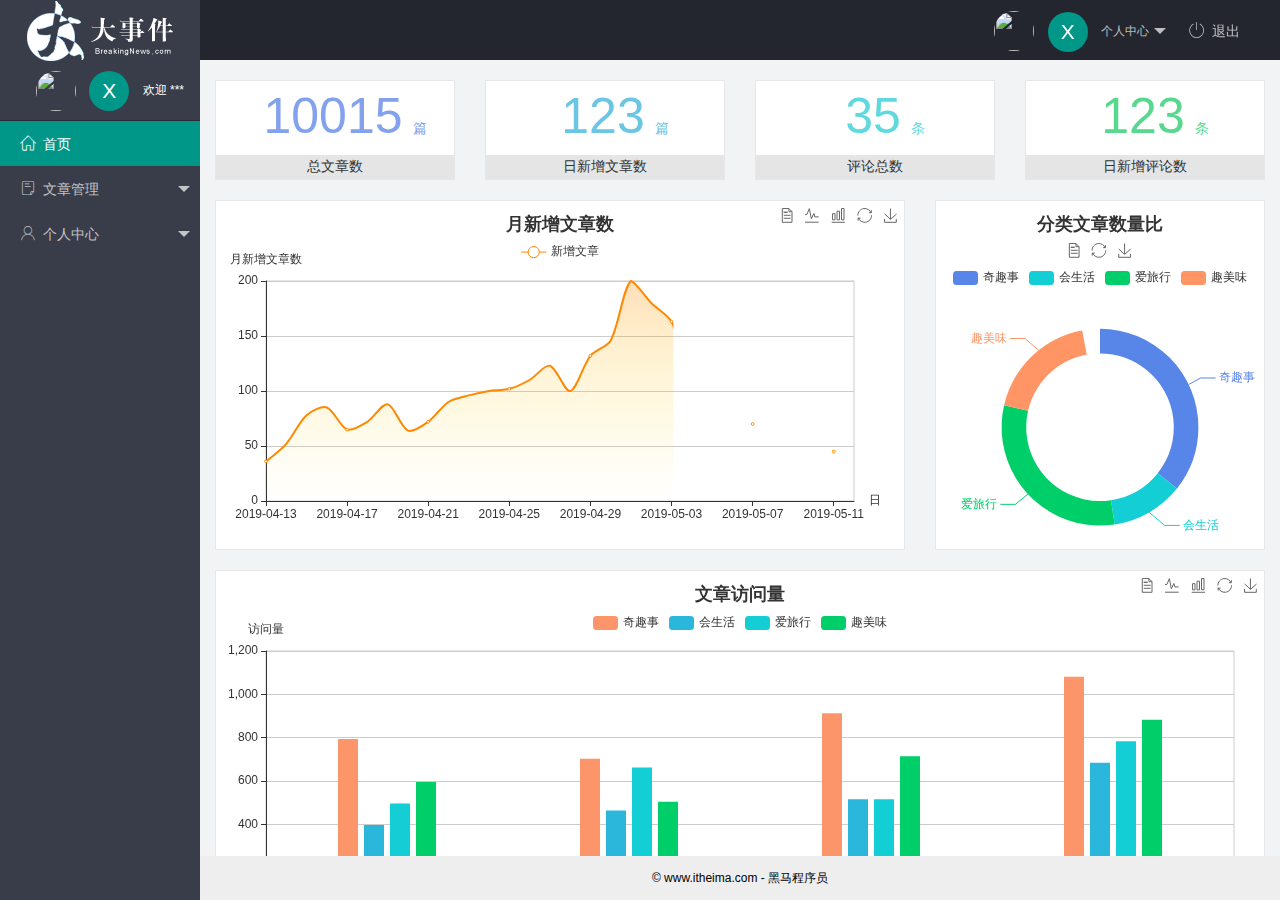
==== commit e391d5c5: "用户模块开发完成" ====
--- a/index.html
+++ b/index.html
@@ -26,9 +26,9 @@
               个人中心
             </a>
             <dl class="layui-nav-child">
-              <dd><a href="">基本资料</a></dd>
-              <dd><a href="">更换头像</a></dd>
-              <dd><a href="">重置密码</a></dd>
+              <dd><a href="/user/user_info.html" target="fm">基本资料</a></dd>
+              <dd><a href="/user/user_avatar.html" target="fm">更换头像</a></dd>
+              <dd><a href="/user/user_pwd.html" target="fm">重置密码</a></dd>
             </dl>
           </li>
 
@@ -82,17 +82,17 @@
               >
               <dl class="layui-nav-child">
                 <dd>
-                  <a href="javascript:;"
+                  <a href="/user/user_info.html" target="fm"
                     ><i class="layui-icon layui-icon-app"></i>基本资料</a
                   >
                 </dd>
                 <dd>
-                  <a href="javascript:;"
+                  <a href="/user/user_avatar.html" target="fm"
                     ><i class="layui-icon layui-icon-app"></i>更换头像</a
                   >
                 </dd>
                 <dd>
-                  <a href="javascript:;"
+                  <a href="/user/user_pwd.html" target="fm"
                     ><i class="layui-icon layui-icon-app"></i>重置密码</a
                   >
                 </dd>
@@ -105,6 +105,7 @@
       <div class="layui-body">
         <!-- 内容主体区域 -->
         <iframe name="fm" src="/home/dashboard.html" frameborder="0"></iframe>
+        <!-- <iframe name="fm" src="/user/user_avatar.html" frameborder="0"></iframe> -->
       </div>
 
       <div class="layui-footer">
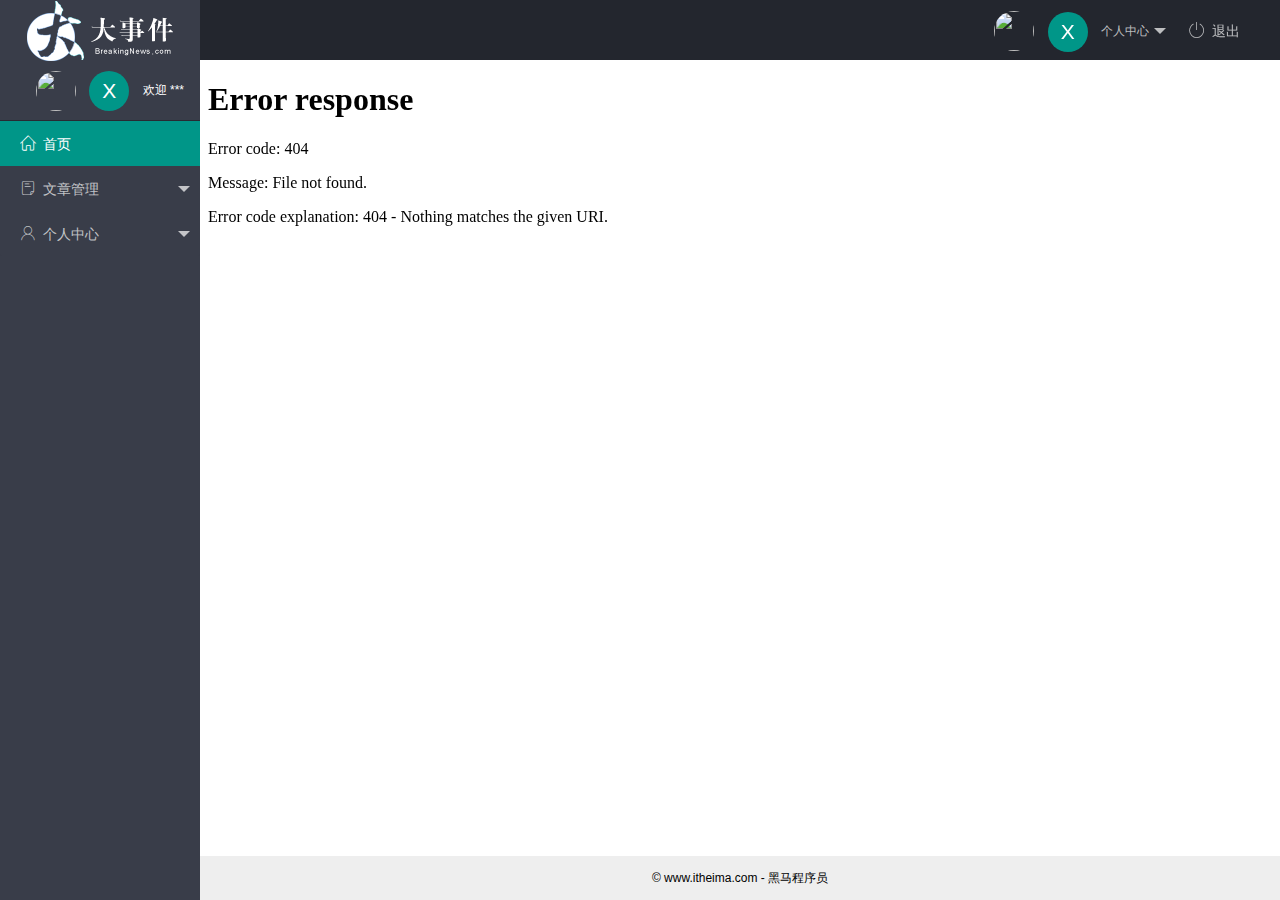
==== commit 02e2eb80: "完成文章管理模块开发" ====
--- a/index.html
+++ b/index.html
@@ -60,17 +60,17 @@
               >
               <dl class="layui-nav-child">
                 <dd>
-                  <a href="javascript:;"
+                  <a href="/article/art_cate.html" target="fm"
                     ><i class="layui-icon layui-icon-app"></i> 文章类别</a
                   >
                 </dd>
                 <dd>
-                  <a href="javascript:;"
+                  <a href="/article/art_list.html" target="fm"
                     ><i class="layui-icon layui-icon-app"></i>文章列表</a
                   >
                 </dd>
                 <dd>
-                  <a href="javascript:;"
+                  <a href="/article/art_pub.html" target="fm"
                     ><i class="layui-icon layui-icon-app"></i>发表文章</a
                   >
                 </dd>
@@ -104,8 +104,8 @@
 
       <div class="layui-body">
         <!-- 内容主体区域 -->
-        <iframe name="fm" src="/home/dashboard.html" frameborder="0"></iframe>
-        <!-- <iframe name="fm" src="/user/user_avatar.html" frameborder="0"></iframe> -->
+        <!-- <iframe name="fm" src="/home/dashboard.html" frameborder="0"></iframe> -->
+        <iframe name="fm" src="/article/art_list.html" frameborder="0"></iframe>
       </div>
 
       <div class="layui-footer">
